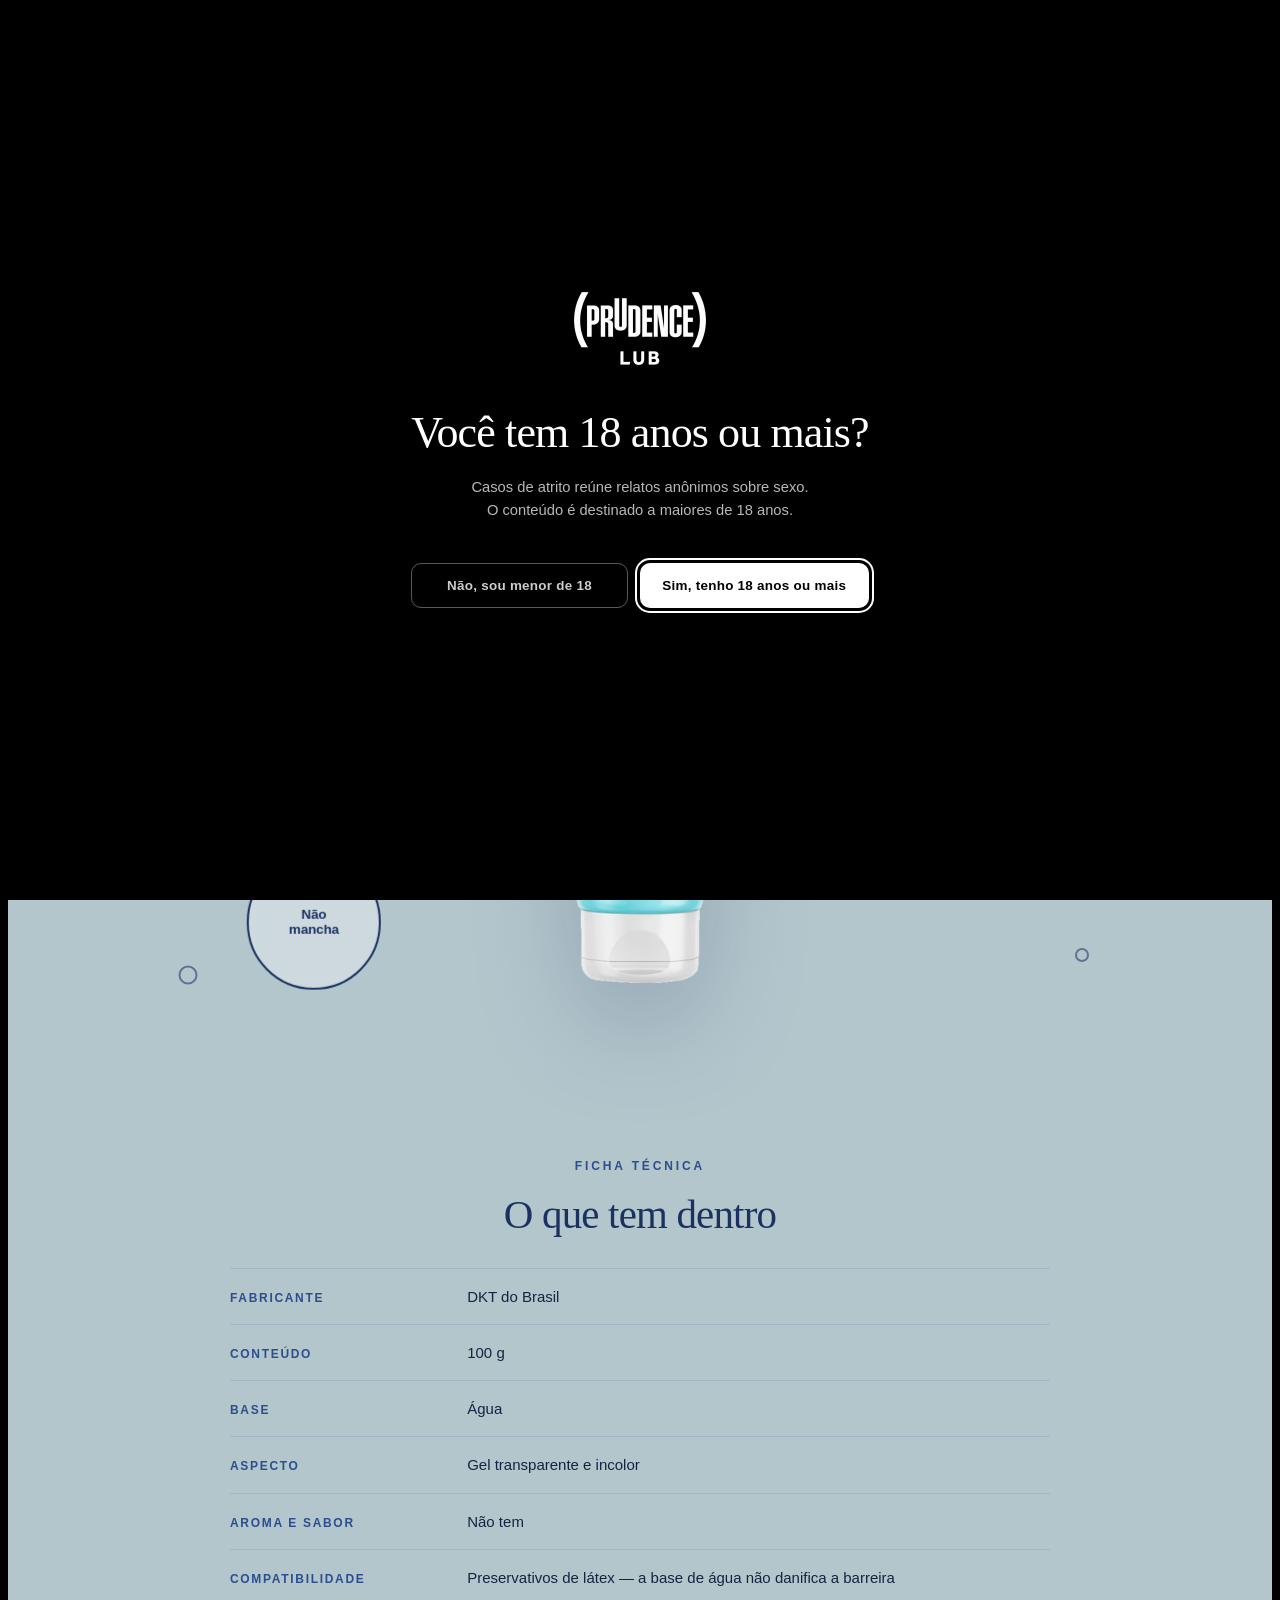
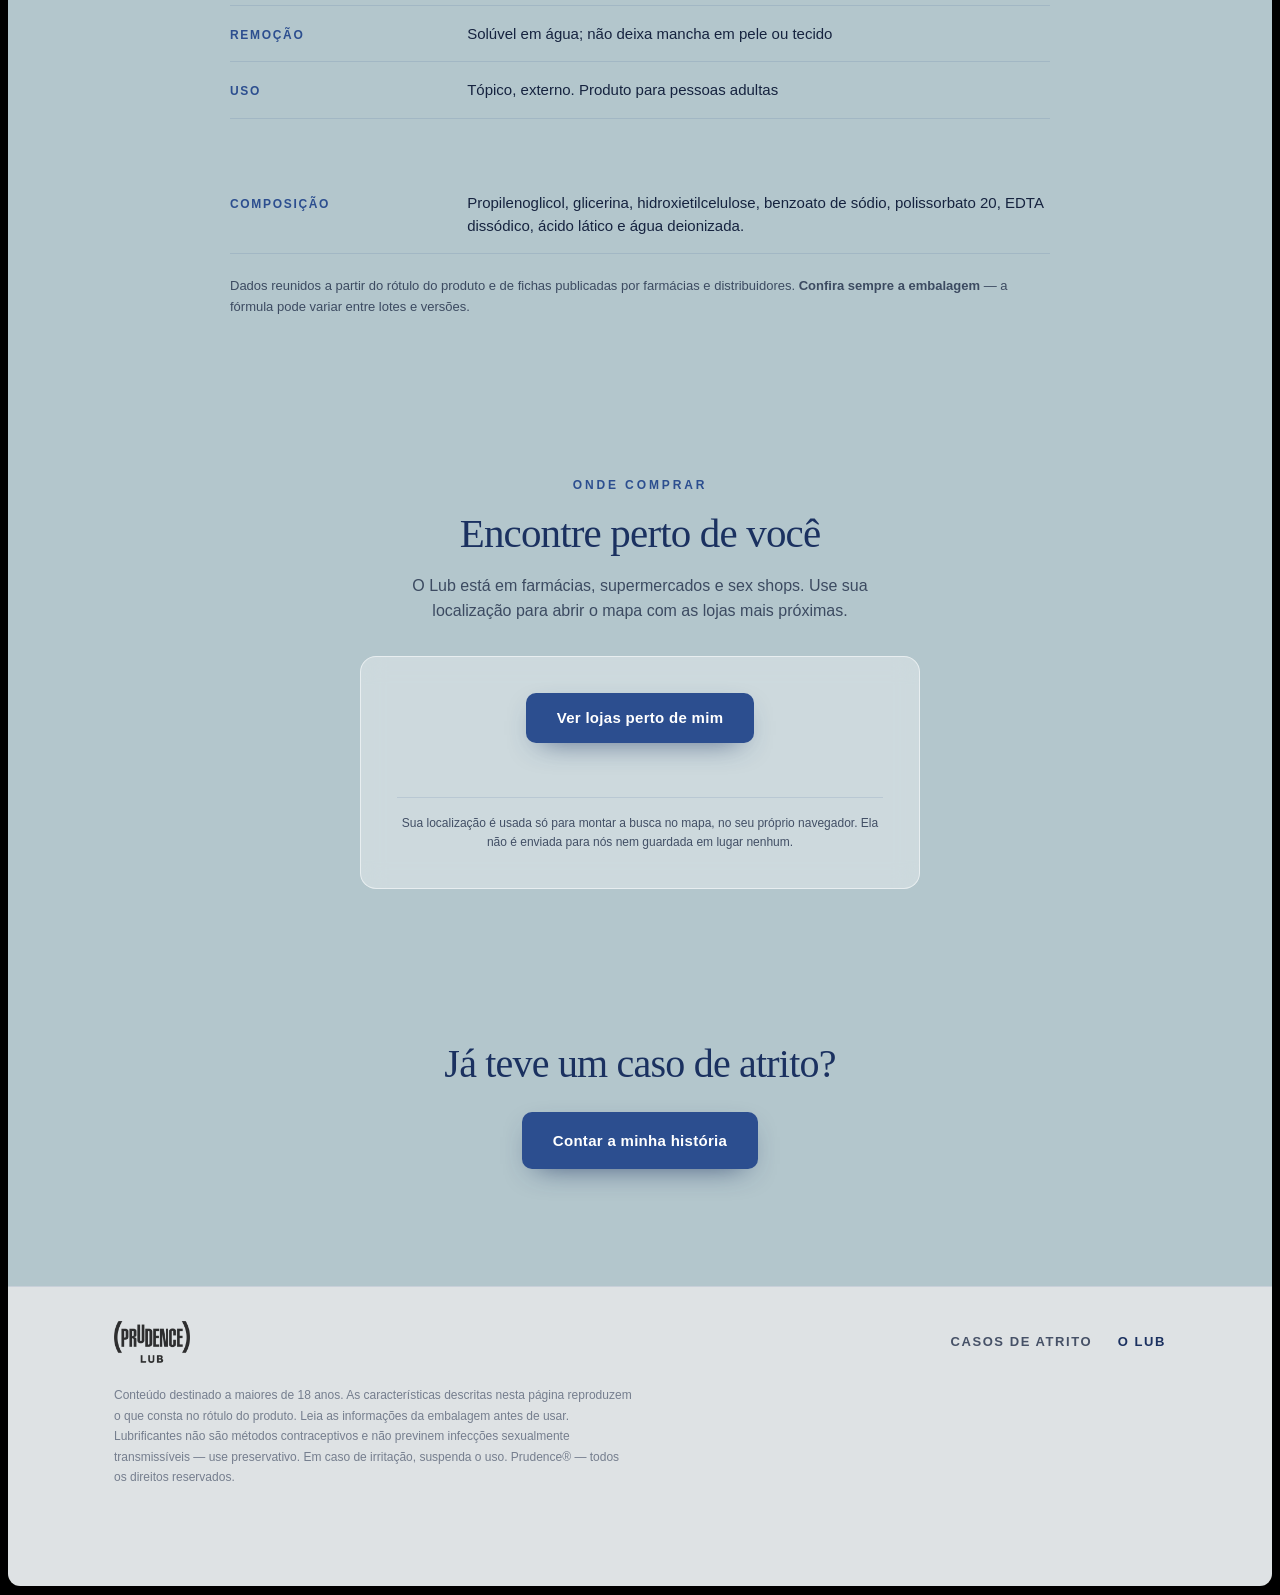
==== lub.html @ b911c9d7 "Preview do site Casos de atrito" ====
<!DOCTYPE html>
<html lang="pt-BR">
<head>
<meta charset="utf-8">
<meta name="viewport" content="width=device-width, initial-scale=1, viewport-fit=cover">
<title>O Lub — Prudence</title>
<meta name="description" content="Prudence Lub: lubrificante íntimo, sem aroma, não pegajoso, não mancha. 100 g.">
<meta name="theme-color" content="#000000">
<meta property="og:type" content="website">
<meta property="og:title" content="O Lub — Prudence">
<meta property="og:description" content="Lubrificante íntimo, sem aroma, não pegajoso, não mancha. 100 g.">
<meta name="robots" content="noindex,nofollow">
<link rel="icon" href="data:image/svg+xml,<svg xmlns='http://www.w3.org/2000/svg' viewBox='0 0 32 32'><circle cx='16' cy='16' r='13' fill='%23c3d7de' stroke='%232c4e8f' stroke-width='2'/></svg>">
<link rel="stylesheet" href="assets/app.css">
<script>
/* roda antes de pintar: quem ja confirmou nao ve o portao piscar */
try{if(localStorage.getItem('casos-de-atrito:idade')==='ok')document.documentElement.classList.add('idade-ok')}catch(e){}
</script>
</head>

<body>

<div class="gate" id="gate" role="dialog" aria-modal="true" aria-labelledby="gateTitle" aria-describedby="gateText">
  <div class="gate__box">
    <span class="gate__mark" role="img" aria-label="Prudence Lub"></span>

    <div class="gate__ask" id="gateAsk">
      <h1 class="gate__title" id="gateTitle">Você tem 18 anos ou mais?</h1>
      <p class="gate__text" id="gateText">Casos de atrito reúne relatos anônimos sobre sexo.
        O conteúdo é destinado a maiores de 18 anos.</p>
      <div class="gate__btns">
        <button class="gate__btn gate__btn--yes" type="button" id="gateYes">Sim, tenho 18 anos ou mais</button>
        <button class="gate__btn gate__btn--no" type="button" id="gateNo">Não, sou menor de 18</button>
      </div>
    </div>

    <div class="gate__deny" id="gateDeny" hidden>
      <h1 class="gate__title">Volte quando fizer 18.</h1>
      <p class="gate__text">Este conteúdo é restrito a maiores de idade. Obrigado pela honestidade.</p>
    </div>
  </div>
</div>

<canvas id="fluid" aria-hidden="true"></canvas>

<div class="page">

  <p class="live" id="live" hidden>
    <span class="live__dot" aria-hidden="true"></span>
    <span id="liveN">32</span> <span class="live__word">anônimos online</span> <span class="live__eyes" aria-hidden="true">👀</span>
  </p>

  <header class="nav" id="nav">
    <nav class="nav__pill" aria-label="Principal">
      <a class="nav__link" href="index.html">Casos de atrito</a>
      <a class="brand" href="index.html" aria-label="Prudence Lub — início">
        <span class="brand__mark" role="img" aria-label="Prudence Lub"></span>
      </a>
      <a class="nav__link" href="lub.html" aria-current="page">O Lub</a>
    </nav>
  </header>

  <main id="top">

    <!-- SOBRE O LUB -->
    <section class="about" id="lub">
      <div class="wrap">
        <div class="about__head r">
          <span class="eyebrow">Sobre o produto</span>
          <h2>Prudence Lub</h2>
          <p>Lubrificante íntimo, 100&nbsp;g. Tudo que está aqui vem escrito no tubo.</p>
        </div>

        <div class="about__stage r">
          <img class="about__tube"
               src="assets/lub-tubo.webp" width="480" height="1401"
               alt="Tubo de Prudence Lub — lubrificante íntimo, sem aroma, 100 g"
               loading="lazy" decoding="async">

          <ul class="bubbles">
            <li class="bubble" style="--x:13%;--y:19%;--d:clamp(96px,10.5vw,152px)">Sem<br>aroma</li>
            <li class="bubble" style="--x:9%;--y:52%;--d:clamp(104px,11.5vw,168px)">Não<br>pegajoso</li>
            <li class="bubble" style="--x:19%;--y:83%;--d:clamp(96px,10.5vw,150px)">Não<br>mancha</li>
            <li class="bubble" style="--x:86%;--y:25%;--d:clamp(110px,12vw,176px)">Lubrificante<br>íntimo</li>
            <li class="bubble" style="--x:84%;--y:63%;--d:clamp(92px,10vw,140px)">100&nbsp;g</li>
          </ul>

          <span class="fizz" style="--x:29%;--y:8%;--d:26px"></span>
          <span class="fizz" style="--x:4%;--y:33%;--d:15px"></span>
          <span class="fizz" style="--x:24%;--y:64%;--d:34px"></span>
          <span class="fizz" style="--x:7%;--y:91%;--d:19px"></span>
          <span class="fizz" style="--x:71%;--y:11%;--d:17px"></span>
          <span class="fizz" style="--x:95%;--y:41%;--d:29px"></span>
          <span class="fizz" style="--x:70%;--y:78%;--d:22px"></span>
          <span class="fizz" style="--x:92%;--y:88%;--d:14px"></span>
        </div>
      </div>
    </section>


    <!-- FICHA TECNICA -->
    <section class="specs" id="ficha">
      <div class="wrap">
        <div class="col__head r" style="text-align:center">
          <span class="eyebrow">Ficha técnica</span>
          <h2>O que tem dentro</h2>
        </div>

        <dl class="spec">
          <div class="spec__row r"><dt>Fabricante</dt><dd>DKT do Brasil</dd></div>
          <div class="spec__row r"><dt>Conteúdo</dt><dd>100&nbsp;g</dd></div>
          <div class="spec__row r"><dt>Base</dt><dd>Água</dd></div>
          <div class="spec__row r"><dt>Aspecto</dt><dd>Gel transparente e incolor</dd></div>
          <div class="spec__row r"><dt>Aroma e sabor</dt><dd>Não tem</dd></div>
          <div class="spec__row r"><dt>Compatibilidade</dt><dd>Preservativos de látex — a base de água não danifica a barreira</dd></div>
          <div class="spec__row r"><dt>Remoção</dt><dd>Solúvel em água; não deixa mancha em pele ou tecido</dd></div>
          <div class="spec__row r"><dt>Uso</dt><dd>Tópico, externo. Produto para pessoas adultas</dd></div>
          <div class="spec__row r"><dt>Conservação</dt><dd>Entre 15&nbsp;°C e 30&nbsp;°C, longe de luz e umidade, fora do alcance de crianças</dd></div>
          <div class="spec__row spec__row--wide r">
            <dt>Composição</dt>
            <dd>Propilenoglicol, glicerina, hidroxietilcelulose, benzoato de sódio,
              polissorbato&nbsp;20, EDTA dissódico, ácido lático e água deionizada.</dd>
          </div>
        </dl>

        <p class="spec__nota r">
          Dados reunidos a partir do rótulo do produto e de fichas publicadas por
          farmácias e distribuidores. <strong>Confira sempre a embalagem</strong> — a
          fórmula pode variar entre lotes e versões.
        </p>
      </div>
    </section>

    <!-- ONDE COMPRAR -->
    <section class="lojas" id="onde-comprar">
      <div class="wrap">
        <div class="col__head r" style="text-align:center">
          <span class="eyebrow">Onde comprar</span>
          <h2>Encontre perto de você</h2>
          <p>O Lub está em farmácias, supermercados e sex shops. Use sua localização
            para abrir o mapa com as lojas mais próximas.</p>
        </div>

        <div class="lojas__box r">
          <button class="btn btn--inline" type="button" id="acharLojas">
            <span>Ver lojas perto de mim</span>
          </button>
          <p class="lojas__status" id="lojasStatus" role="status" aria-live="polite"></p>
          <p class="lojas__privacidade">
            Sua localização é usada só para montar a busca no mapa, no seu próprio
            navegador. Ela não é enviada para nós nem guardada em lugar nenhum.
          </p>
        </div>
      </div>
    </section>

    <section class="lub-cta">
      <div class="wrap">
        <p class="r">Já teve um caso de atrito?</p>
        <a class="btn btn--inline r" href="index.html#contar"><span>Contar a minha história</span></a>
      </div>
    </section>

  </main>

  <a class="tab" href="index.html#contar">
    <svg class="tab__shape" viewBox="0 0 480 44" aria-hidden="true">
      <!-- colina de ombros concavos: os pontos de controle ficam a meio
           caminho do ombro, entao a curva sai horizontal da moldura e
           chega horizontal no plato — sem quina -->
      <path d="M0 44C60 44 60 0 120 0L360 0C420 0 420 44 480 44Z"/>
    </svg>
    <span class="tab__label">Quero contar minha história</span>
  </a>

  <footer>
    <div class="wrap">
      <div class="foot">
        <a class="brand" href="index.html" aria-label="Prudence Lub — início">
          <span class="brand__mark" role="img" aria-label="Prudence Lub"></span>
        </a>
        <nav class="foot__links" aria-label="Rodapé">
          <a href="index.html">Casos de atrito</a>
          <a href="lub.html" aria-current="page">O Lub</a>
        </nav>
      </div>
      <p class="legal">
        Conteúdo destinado a maiores de 18 anos. As características descritas nesta página
        reproduzem o que consta no rótulo do produto. Leia as informações da embalagem antes
        de usar. Lubrificantes não são métodos contraceptivos e não previnem infecções
        sexualmente transmissíveis — use preservativo. Em caso de irritação, suspenda o uso.
        Prudence® — todos os direitos reservados.
      </p>
    </div>
  </footer>

</div>

<script src="assets/common.js"></script>
<script>
/* =============================================================
   Onde comprar

   Nao existe base de lojas nem chave de mapa, e a pagina nao faz
   request externo. Entao o localizador NAO inventa endereco: ele usa
   a geolocalizacao do navegador (so no clique) pra montar uma busca
   no mapa e abre numa aba nova. A coordenada nao sai do navegador a
   nao ser dentro dessa URL que a propria pessoa abre.

   Quando o cliente tiver a lista oficial de pontos de venda, preencha
   LOJAS_ENDPOINT (GET ?lat=&lng= -> [{nome, endereco, distancia}]) e
   troque o comportamento por uma lista de verdade.
   ============================================================= */
(() => {
  const LOJAS_ENDPOINT = '';   // GET ?lat=&lng= -> [{ nome, endereco, distancia }]
  const BUSCA = 'Prudence Lub lubrificante';

  const btn = document.getElementById('acharLojas');
  const status = document.getElementById('lojasStatus');
  if (!btn || !status) return;

  const diz = (msg, erro) => {
    status.textContent = msg;
    if (erro) status.setAttribute('data-erro', ''); else status.removeAttribute('data-erro');
  };

  const abrir = (url) => window.open(url, '_blank', 'noopener');

  const semLocal = () => {
    diz('Não deu pra pegar sua localização. Abrimos a busca geral — o mapa vai usar a localização do seu aparelho.');
    abrir(`https://www.google.com/maps/search/${encodeURIComponent(BUSCA + ' perto de mim')}`);
  };

  btn.addEventListener('click', () => {
    if (!navigator.geolocation) { semLocal(); return; }

    diz('Procurando lojas perto de você…');
    navigator.geolocation.getCurrentPosition(
      ({ coords }) => {
        const { latitude: lat, longitude: lng } = coords;
        diz('Abrindo o mapa com as lojas mais próximas.');
        abrir(`https://www.google.com/maps/search/${encodeURIComponent(BUSCA)}/@${lat},${lng},14z`);
      },
      () => semLocal(),
      { enableHighAccuracy: false, timeout: 8000, maximumAge: 300000 }
    );
  });
})();
</script>

</body>
</html>
---- assets/app.css ----
:root{
    /* paleta da campanha */
    --ice:#f1f6f8;        /* quase-branco azulado */
    --ice-2:#e6eef2;
    --mist:#c3d7de;       /* azul-claro acinzentado */
    /* superficie das secoes depois do hero: a agua para de aparecer
       direto atras do conteudo e vira so o fundo do hero */
    --panel:rgba(195,215,222,.92);
    /* alpha 0 da MESMA cor: 'transparent' interpola por preto e suja o meio do gradiente */
    --panel-0:rgba(195,215,222,0);
    --fade:clamp(110px,17vh,220px);
    --mist-deep:#a6c2cd;
    --navy:#2c4e8f;       /* contorno / acento */
    --navy-deep:#1b3160;
    --ink:#16233f;        /* texto */

    --muted:rgba(22,35,63,.76);
    --line:rgba(44,78,143,.22);
    --line-soft:rgba(44,78,143,.12);

    /* letra clássica */
    --serif:"Iowan Old Style","Palatino Linotype",Palatino,"Book Antiqua","Times New Roman",Georgia,serif;
    --sans:"Helvetica Neue",Helvetica,Arial,system-ui,sans-serif;

    --maxw:1180px;
    --pad:clamp(20px,5vw,64px);

    /* moldura clara: o conteudo e um cartao recuado, de cantos
       arredondados, e a moldura e o fundo do body aparecendo em volta */
    --frame:clamp(8px,0.66vw,12px);
    --frame-r:clamp(10px,0.95vw,15px);
    --frame-c:#000;
  }

  *,*::before,*::after{box-sizing:border-box}
  html{-webkit-text-size-adjust:100%;scroll-behavior:smooth}
  @media (prefers-reduced-motion:reduce){html{scroll-behavior:auto}}

  body{
    margin:0;
    padding:var(--frame);
    background:var(--frame-c);
    color:var(--ink);
    font-family:var(--sans);
    font-size:clamp(16px,1.05vw,18px);
    line-height:1.6;
    -webkit-font-smoothing:antialiased;
    overflow-x:hidden;
  }

  /* ---------- lâmina d'água ---------- */
  /* canvas e elemento substituido: com width:auto ele assume o tamanho
     do buffer em vez de esticar no inset, por isso as medidas explicitas */
  #fluid{
    position:fixed;
    top:var(--frame);left:var(--frame);
    width:calc(100% - var(--frame)*2);
    height:calc(100% - var(--frame)*2);
    display:block;z-index:0;pointer-events:none;
    border-radius:var(--frame-r);
  }
  .no-fluid #fluid{display:none}
  .no-fluid body::before{
    content:"";
    position:fixed;inset:var(--frame);z-index:0;pointer-events:none;
    border-radius:var(--frame-r);
    background:
      radial-gradient(62vw 62vw at 20% 16%, var(--mist), transparent 64%),
      radial-gradient(54vw 54vw at 84% 32%, rgba(44,78,143,.14), transparent 62%),
      radial-gradient(70vw 70vw at 52% 98%, var(--mist-deep), transparent 66%),
      var(--ice);
  }

  .page{position:relative;z-index:1}
  .wrap{width:100%;max-width:var(--maxw);margin-inline:auto;padding-inline:var(--pad)}

  /* ---------- tipografia ---------- */
  h1,h2,h3{margin:0;color:var(--navy-deep)}
  p{margin:0}
  .muted{color:var(--muted)}

  .eyebrow{
    font-family:var(--sans);
    font-size:12px;letter-spacing:.24em;text-transform:uppercase;
    color:var(--navy);font-weight:700;
  }

  /* ---------- nav ----------
     Pill flutuante centralizado: link, marca, link. A barra em si nao
     pinta nada e nao captura clique — so o pill. Sticky, entao reserva
     a propria altura e nada passa por baixo. */
  .nav{
    position:sticky;
    top:calc(var(--frame) + 12px);
    z-index:40;
    display:flex;justify-content:center;
    padding-inline:var(--pad);
    pointer-events:none;
    margin-bottom:-6px;
  }
  /* em repouso o menu recua; volta inteiro no hover ou no foco por teclado.
     So em aparelho com hover: no toque nao existe hover, e o menu ficaria
     apagado pra sempre sem jeito de restaurar. */
  @media (hover:hover) and (pointer:fine){
    .nav__pill{
      opacity:.55;
      transition:opacity .35s cubic-bezier(.2,.8,.2,1);
    }
    .nav__pill:hover,
    .nav__pill:focus-within{opacity:1}
  }
  @media (prefers-reduced-motion:reduce){
    .nav__pill{transition:none}
  }

  .nav__pill{
    pointer-events:auto;
    display:flex;align-items:center;
    gap:clamp(14px,2.2vw,38px);
    max-width:100%;
    background:#000;
    border-radius:999px;
    padding:8px clamp(16px,1.8vw,26px);
    box-shadow:0 14px 34px -20px rgba(0,0,0,.75);
  }
  .nav__link{
    color:rgba(255,255,255,.72);text-decoration:none;white-space:nowrap;
    font-size:clamp(10px,0.85vw,12px);font-weight:700;
    letter-spacing:.14em;text-transform:uppercase;
    transition:color .2s;
  }
  .nav__link:hover{color:#fff}
  .nav__link[aria-current="page"]{
    color:#fff;
    text-decoration:underline;text-underline-offset:6px;text-decoration-thickness:1.5px;
  }
  .nav__link:focus-visible{outline:2px solid #fff;outline-offset:4px;border-radius:4px}

  .brand{display:inline-flex;text-decoration:none;line-height:0;flex:none}
  .brand__mark{
    display:block;
    height:clamp(30px,2.6vw,38px);
    aspect-ratio:1.808;                 /* proporcao do lockup recortado */
    /* caminho relativo a ESTE arquivo, nao ao html */
    background:url("prudence-lub.png") center/contain no-repeat;
    transition:transform .3s cubic-bezier(.2,.8,.2,1);
  }
  .brand:hover .brand__mark{transform:scale(1.06)}
  .brand:focus-visible{outline:2px solid #fff;outline-offset:5px;border-radius:999px}

  /* a arte e branca; no rodape claro ela e invertida pra virar escura */
  .foot .brand__mark{height:42px;filter:invert(1);opacity:.8}
  footer .brand:focus-visible{outline-color:var(--navy)}

  /* ---------- hero ---------- */
  .hero{
    min-height:calc(100svh - var(--frame)*2);
    display:flex;flex-direction:column;align-items:center;justify-content:center;
    text-align:center;
    padding-block:clamp(60px,10vh,120px);
  }
  .hero h1{margin:0;line-height:0}
  .hero__art{
    display:block;
    width:min(88vw, 940px);
    height:auto;
    margin-inline:auto;
  }
  .hero .scroll{
    margin-top:clamp(46px,9vh,90px);
    width:38px;height:38px;border-radius:50%;
    border:1px solid var(--line);
    display:grid;place-items:center;color:var(--navy);
    animation:bob 2.6s ease-in-out infinite;
  }
  @keyframes bob{0%,100%{transform:translateY(0)}50%{transform:translateY(6px)}}
  @media (prefers-reduced-motion:reduce){.hero .scroll{animation:none}}


  /* ---------- sobre o Lub ---------- */
  .about{
    background:linear-gradient(to bottom, var(--panel-0) 0, var(--panel) var(--fade));
    padding-block:calc(var(--fade) * 0.7) clamp(20px,4vh,50px);
    scroll-margin-top:calc(96px + var(--frame));
  }
  .about__head{text-align:center;margin-bottom:clamp(24px,4vh,40px)}
  .about__head h2{
    font-family:var(--serif);font-weight:400;
    font-size:clamp(32px,5vw,64px);line-height:1.06;letter-spacing:-.02em;margin-top:14px;
  }
  .about__head p{margin:18px auto 0;max-width:44ch;color:var(--muted);font-size:clamp(15px,1.2vw,17px)}

  .about__stage{
    display:flex;flex-direction:column;align-items:center;gap:34px;
  }
  .about__tube{
    display:block;height:auto;
    width:clamp(150px,26vw,225px);
    filter:drop-shadow(0 40px 50px rgba(27,49,96,.22));
  }

  /* bolhas: no mobile viram uma fileira que quebra sozinha */
  .bubbles{
    list-style:none;margin:0;padding:0;
    display:flex;flex-wrap:wrap;justify-content:center;gap:12px;
  }
  .bubble{
    display:grid;place-items:center;text-align:center;
    width:var(--d);height:var(--d);
    border:2px solid var(--navy-deep);
    border-radius:50%;
    padding:6px;
    font-size:clamp(12px,1.05vw,15px);
    font-weight:700;line-height:1.15;letter-spacing:-.01em;
    color:var(--navy-deep);
    background:rgba(255,255,255,.34);
    -webkit-backdrop-filter:blur(6px);
    backdrop-filter:blur(6px);
  }
  .fizz{display:none}

  /* a partir de 900px as bolhas flutuam em volta do tubo */
  @media (min-width:900px){
    /* o palco precisa ser mais alto que o tubo (proporcao 1:2.92),
       senao ele transborda pras secoes vizinhas */
    .about__stage{display:block;position:relative;min-height:clamp(660px,74vh,780px)}
    .about__tube{
      position:absolute;left:50%;top:50%;transform:translate(-50%,-50%);
      width:clamp(165px,15vw,215px);
    }
    .bubbles{display:block}
    .bubble{
      position:absolute;
      left:var(--x);top:var(--y);
      transform:translate(-50%,-50%);
      transition:transform .4s cubic-bezier(.2,.8,.2,1);
    }
    .bubble:hover{transform:translate(-50%,-50%) scale(1.06)}
    /* bolhinhas decorativas, so na versao flutuante */
    .fizz{
      display:block;position:absolute;
      left:var(--x);top:var(--y);
      width:var(--d);height:var(--d);
      transform:translate(-50%,-50%);
      border:2px solid var(--navy-deep);border-radius:50%;
      opacity:.55;pointer-events:none;
    }
  }

  /* ---------- split: escrever | ler ---------- */
  .split{
    /* a agua do hero se dissolve na superficie azul em vez de cortar seco.
       O ultimo stop de um linear-gradient se estende ate o fim, entao o
       resto da secao fica com --panel chapado. */
    background:linear-gradient(to bottom, var(--panel-0) 0, var(--panel) var(--fade));
    padding-block:calc(var(--fade) * 0.62) clamp(90px,14vh,150px);
    scroll-margin-top:calc(96px + var(--frame));
  }
  .split .wrap{max-width:1420px}
  /* empilhado: formulario centralizado e, abaixo, o feed em toda a largura */
  .split__in{display:block}
  .col--form{max-width:760px;margin-inline:auto}
  .col--feed{margin-top:clamp(80px,12vh,140px);scroll-margin-top:calc(96px + var(--frame))}

  .col__head{margin-bottom:clamp(26px,3.5vh,38px);text-align:center}
  .col__head p{margin-inline:auto}
  .col__head h2{
    font-family:var(--serif);
    font-weight:400;
    font-size:clamp(28px,3.2vw,42px);
    line-height:1.08;
    letter-spacing:-.02em;
    margin-top:14px;
    text-wrap:balance;
  }
  .col__head p{
    margin-top:18px;
    max-width:52ch;
    font-size:clamp(15px,1.25vw,18px);
    color:var(--muted);
    text-wrap:pretty;
  }

  /* ---------- painel de vidro ----------
     Receita do GlassCard de referência: preenchimento chapado a 30%,
     borda fina de mesma cor/alpha, raio 16px e blur médio. Sem
     gradiente, sem brilho especular, sem inset — vidro limpo. */
  /* a janela e recortada por um caminho ondulado gerado em JS; o
     contorno vem de um svg irmao, pra o traco nao ser cortado pelo
     proprio clip-path */
  .panel-wrap{position:relative;max-width:760px;margin-inline:auto}
  .panel__edge{
    position:absolute;inset:0;width:100%;height:100%;
    pointer-events:none;z-index:2;overflow:visible;
  }
  .panel__edge path{
    fill:none;
    stroke:rgba(255,255,255,.85);
    stroke-width:1.5;
    vector-effect:non-scaling-stroke;
  }
  .panel{
    position:relative;
    padding:clamp(30px,3.8vw,40px) clamp(28px,3.4vw,36px);
    background:rgba(255,255,255,.30);
    -webkit-backdrop-filter:blur(12px);
    backdrop-filter:blur(12px);
    box-shadow:0 24px 60px -46px rgba(27,49,96,.5);
  }
  /* sem clip-path:path() o painel volta a ser um retangulo arredondado */
  @supports not (clip-path: path("M0 0L1 1Z")){
    .panel{border-radius:16px;border:1px solid rgba(255,255,255,.55)}
    .panel__edge{display:none}
  }

  /* sem backdrop-filter (Firefox antigo), cai pra fosco opaco */
  @supports not ((backdrop-filter:blur(1px)) or (-webkit-backdrop-filter:blur(1px))){
    .panel{background:rgba(255,255,255,.86)}
  }

  /* aviso de anonimato */
  .anon{
    display:flex;gap:14px;align-items:flex-start;
    padding:16px 18px;
    border:1px solid rgba(255,255,255,.5);
    border-radius:12px;
    background:rgba(195,215,222,.3);
    margin-bottom:24px;
  }
  .anon svg{width:20px;height:20px;flex:none;color:var(--navy-deep);margin-top:2px}
  .anon p{font-size:14px;line-height:1.55;color:var(--ink)}
  .anon strong{color:var(--navy-deep)}

  /* campos */
  .field{margin-bottom:22px}
  .field > label,.legend{
    display:block;
    font-size:13px;font-weight:700;letter-spacing:.02em;
    color:var(--navy-deep);margin-bottom:8px;
  }
  .hint{font-weight:400;color:var(--muted);letter-spacing:0}

  /* campos seguem a mesma língua do card: chapado, borda fina, raio menor */
  textarea,select,input[type="number"]{
    width:100%;
    font-family:inherit;font-size:16px;color:var(--ink);
    background:rgba(255,255,255,.42);
    border:1px solid rgba(255,255,255,.55);
    border-radius:10px;
    padding:13px 15px;
    transition:border-color .2s, box-shadow .2s, background .2s;
  }
  textarea{min-height:190px;resize:vertical;line-height:1.6}
  textarea::placeholder,input::placeholder{color:rgba(22,35,63,.66)}
  textarea:focus,select:focus,input[type="number"]:focus{
    outline:none;
    border-color:var(--navy);
    background:rgba(255,255,255,.78);
    box-shadow:0 0 0 3px rgba(44,78,143,.16);
  }
  input[type="number"]{appearance:textfield;-moz-appearance:textfield}
  input[type="number"]::-webkit-outer-spin-button,
  input[type="number"]::-webkit-inner-spin-button{-webkit-appearance:none;margin:0}
  input[type="number"].is-bad{border-color:#8c2230;box-shadow:0 0 0 3px rgba(140,34,48,.14)}

  select{
    appearance:none;
    font-size:15px;
    padding-right:40px;
    background-image:url("data:image/svg+xml,%3Csvg xmlns='http://www.w3.org/2000/svg' viewBox='0 0 24 24' fill='none' stroke='%232c4e8f' stroke-width='2' stroke-linecap='round' stroke-linejoin='round'%3E%3Cpath d='m6 9 6 6 6-6'/%3E%3C/svg%3E");
    background-repeat:no-repeat;
    background-position:right 15px center;
    background-size:17px;
    cursor:pointer;
  }

  .counter{
    font-size:12px;color:var(--muted);
    font-variant-numeric:tabular-nums;
  }
  .field--story{position:relative}
  .field__foot{
    display:flex;align-items:center;justify-content:space-between;gap:12px;
    margin-top:8px;
  }
  .tools{display:flex;align-items:center;gap:6px}
  .tools__sep{width:1px;height:18px;background:var(--line);margin-inline:2px}
  .tool{
    display:grid;place-items:center;
    width:34px;height:34px;padding:0;
    border-radius:9px;
    border:1px solid rgba(255,255,255,.55);
    background:rgba(255,255,255,.42);
    color:var(--navy-deep);
    font-family:var(--serif);font-size:17px;line-height:1;cursor:pointer;
    transition:background .2s,border-color .2s,transform .18s;
  }
  .tool--b{font-weight:700}
  .tool--i{font-style:italic;font-weight:600}
  .tool:hover{background:rgba(255,255,255,.85);border-color:var(--navy)}
  .tool[aria-expanded="true"]{background:var(--mist);border-color:var(--navy)}
  .tool:active{transform:scale(.94)}
  .tool:focus-visible{outline:2px solid var(--navy);outline-offset:2px}

  /* [hidden] do navegador perde pro display de autor, entao a guarda e
     obrigatoria — sem ela o painel nunca fecha */
  .emoji-panel[hidden]{display:none}
  .emoji-panel{
    position:absolute;z-index:20;
    left:0;right:0;
    margin-top:8px;
    display:grid;
    grid-template-columns:repeat(auto-fill,minmax(38px,1fr));
    gap:4px;
    max-height:212px;overflow-y:auto;
    padding:10px;
    border-radius:12px;
    border:1px solid rgba(255,255,255,.6);
    /* opaco de verdade: e um popover, nao um vidro — com .86 os campos
       de tras vazavam por baixo dos emojis */
    background:#f4f8fa;
    box-shadow:0 20px 44px -28px rgba(27,49,96,.6);
  }
  .emoji-panel button{
    aspect-ratio:1;
    border:0;background:none;border-radius:8px;
    font-size:19px;line-height:1;cursor:pointer;
    transition:background .15s,transform .15s;
  }
  .emoji-panel button:hover{background:var(--mist);transform:scale(1.14)}
  .emoji-panel button:focus-visible{outline:2px solid var(--navy);outline-offset:-2px}
  @media (prefers-reduced-motion:reduce){
    .emoji-btn,.emoji-panel button{transition:none}
  }
  .counter.is-near{color:var(--navy)}

  fieldset{border:0;margin:0 0 22px;padding:0}
  /* auto-fit: na coluna estreita do split os 3 campos quebram sozinhos
     em vez de espremer e cortar o texto do select */
  .grid3{display:grid;gap:14px;grid-template-columns:repeat(auto-fit,minmax(196px,1fr))}
  .grid3 label{
    display:block;font-size:12px;color:var(--muted);
    margin-bottom:6px;letter-spacing:.02em;
  }

  /* honeypot — invisível pra gente, irresistível pra bot */
  .hp{position:absolute;left:-9999px;width:1px;height:1px;overflow:hidden}

  /* ondulação no hover — anéis saindo do cursor, dentro do botão */
  .btn{position:relative;overflow:hidden;isolation:isolate}
  /* :not(.ripple) e obrigatorio — sem ele esta regra (0,1,1) vence a do
     .ripple (0,1,0), os aneis viram itens flex e incham o botao */
  .btn > span:not(.ripple){position:relative;z-index:1}
  .btn > .ripple{
    position:absolute;
    border-radius:50%;
    border:2px solid rgba(255,255,255,.6);
    transform:translate(-50%,-50%) scale(0);
    pointer-events:none;
    will-change:transform,opacity;
    animation:ripple-out 850ms cubic-bezier(.2,.7,.3,1) forwards;
  }
  @keyframes ripple-out{
    0%{transform:translate(-50%,-50%) scale(0);opacity:.9}
    100%{transform:translate(-50%,-50%) scale(1);opacity:0}
  }
  @media (prefers-reduced-motion:reduce){.ripple{display:none}}

  .btn{
    display:inline-flex;align-items:center;justify-content:center;gap:.6em;
    width:100%;
    padding:1.05em 2em;
    border:1px solid transparent;border-radius:10px;
    background:var(--navy);color:#fff;
    font-family:inherit;font-weight:700;font-size:15px;letter-spacing:.02em;
    cursor:pointer;
    transition:transform .25s cubic-bezier(.2,.8,.2,1), background .25s, box-shadow .25s;
    box-shadow:0 10px 30px -14px rgba(27,49,96,.85);
  }
  .btn:hover:not(:disabled){transform:translateY(-2px);background:var(--navy-deep)}
  .btn:active:not(:disabled){transform:translateY(0)}
  .btn:disabled{opacity:.55;cursor:not-allowed}
  :where(a,button,select,textarea):focus-visible{outline:2px solid var(--navy);outline-offset:3px}

  .err{
    display:none;margin-top:14px;font-size:14px;color:#8c2230;
    background:rgba(140,34,48,.08);border:1px solid rgba(140,34,48,.25);
    border-radius:12px;padding:12px 14px;
  }
  .err.is-on{display:block}

  /* confirmação */
  .done{display:none;text-align:center;padding:clamp(20px,5vw,50px) 0}
  .done.is-on{display:block}
  .done h3{
    font-family:var(--serif);font-weight:400;
    font-size:clamp(26px,3.6vw,40px);line-height:1.1;letter-spacing:-.02em;
  }
  .done p{margin-top:16px;color:var(--muted)}
  .done .mark{
    width:56px;height:56px;margin:0 auto 22px;border-radius:50%;
    display:grid;place-items:center;
    background:var(--mist);border:1px solid var(--navy);color:var(--navy-deep);
  }
  .done .mark svg{width:26px;height:26px}

  /* ---------- feed ---------- */
  .feed__count{margin-top:14px;font-size:14px;color:var(--muted)}

  /* masonry por multi-coluna: cards de alturas diferentes se encaixam
     sem buraco, que e o efeito do grid de depoimentos da referencia */
  .feed__grid{columns:1;column-gap:18px}
  @media (min-width:720px){.feed__grid{columns:2}}
  @media (min-width:1120px){.feed__grid{columns:3}}

  .story{
    break-inside:avoid;
    margin-bottom:18px;
    border-radius:16px;
    padding:22px 22px 20px;
    background:rgba(255,255,255,.30);
    -webkit-backdrop-filter:blur(12px);
    backdrop-filter:blur(12px);
    border:1px solid rgba(255,255,255,.55);
  }
  @supports not ((backdrop-filter:blur(1px)) or (-webkit-backdrop-filter:blur(1px))){
    .story{background:rgba(255,255,255,.86)}
  }

  .story__text strong{font-weight:700}
  .story__text em{font-style:italic}
  .story__text{
    white-space:pre-wrap;overflow-wrap:anywhere;
    font-size:16px;line-height:1.62;color:var(--ink);
  }
  .story__text.is-clamped{
    display:-webkit-box;-webkit-line-clamp:8;-webkit-box-orient:vertical;overflow:hidden;
  }
  .story__more{
    margin-top:10px;padding:0;border:0;background:none;
    font-family:inherit;font-size:13px;font-weight:700;color:var(--navy);
    cursor:pointer;text-decoration:underline;text-underline-offset:3px;
  }
  .story__foot{
    display:flex;align-items:center;justify-content:space-between;gap:14px;
    margin-top:16px;padding-top:14px;
    border-top:1px solid var(--line-soft);
  }
  .story__meta{
    font-size:12px;letter-spacing:.08em;text-transform:uppercase;
    color:var(--muted);
  }

  /* voto — gota */
  .vote{
    display:inline-flex;align-items:center;gap:8px;flex:none;
    padding:7px 14px 7px 11px;
    border-radius:999px;
    border:1px solid var(--line);
    background:rgba(255,255,255,.5);
    font-family:inherit;font-size:14px;font-weight:700;color:var(--navy-deep);
    cursor:pointer;
    transition:background .2s, border-color .2s, transform .18s cubic-bezier(.2,.8,.2,1);
  }
  .vote:hover{background:rgba(255,255,255,.85);border-color:var(--navy)}
  .vote:active{transform:scale(.94)}
  .vote__drop{font-size:16px;line-height:1;filter:grayscale(1) opacity(.55);transition:filter .2s, transform .3s cubic-bezier(.2,.8,.2,1)}
  .vote__n{font-variant-numeric:tabular-nums;min-width:1ch;text-align:left}

  .vote.is-on{background:var(--mist);border-color:var(--navy)}
  .vote.is-on .vote__drop{filter:none;transform:scale(1.14)}
  /* respingo ao votar */
  .vote.is-pop .vote__drop{animation:drop-pop .5s cubic-bezier(.2,.8,.2,1)}
  @keyframes drop-pop{
    0%{transform:scale(1)}
    40%{transform:scale(1.5) translateY(-3px)}
    100%{transform:scale(1.14)}
  }
  @media (prefers-reduced-motion:reduce){
    .vote.is-pop .vote__drop{animation:none}
  }

  .feed__empty{
    text-align:center;max-width:46ch;margin-inline:auto;
    color:var(--muted);font-size:16px;
    padding:clamp(28px,5vw,48px) 24px;
    border:1px dashed var(--line);border-radius:16px;
    background:rgba(255,255,255,.22);
  }
  .feed__more{
    display:block;margin:26px auto 0;
    padding:.85em 1.9em;border-radius:10px;
    background:rgba(255,255,255,.42);border:1px solid rgba(255,255,255,.6);
    font-family:inherit;font-size:14px;font-weight:700;color:var(--navy-deep);
    cursor:pointer;transition:background .2s;
  }
  .feed__more:hover{background:rgba(255,255,255,.7)}
  .feed__more[hidden]{display:none}

  .done .again{
    margin-top:22px;padding:0;border:0;background:none;
    font-family:inherit;font-size:14px;font-weight:700;color:var(--navy);
    cursor:pointer;text-decoration:underline;text-underline-offset:3px;
  }

  /* footer */
  footer{
    border-top:1px solid var(--line-soft);
    background:rgba(241,246,248,.92);
    border-radius:0 0 var(--frame-r) var(--frame-r);
  }
  .foot{
    display:flex;flex-wrap:wrap;gap:20px;align-items:center;justify-content:space-between;
    padding-block:34px 22px;
  }
  .foot__links{display:flex;flex-wrap:wrap;gap:clamp(16px,2vw,26px)}
  .foot a{
    color:var(--muted);text-decoration:none;
    font-size:13px;font-weight:700;letter-spacing:.12em;text-transform:uppercase;
    transition:color .2s;
  }
  .foot a:hover{color:var(--navy-deep)}
  .foot a[aria-current="page"]{color:var(--navy-deep)}
  .legal{
    /* espaco pra aba fixa nao cobrir o texto legal */
    padding-bottom:clamp(86px,11vh,116px);font-size:12px;line-height:1.7;
    color:rgba(22,35,63,.52);max-width:78ch;
  }

  /* reveal */
  .r{opacity:0;transform:translateY(26px);transition:opacity .9s cubic-bezier(.2,.8,.2,1),transform .9s cubic-bezier(.2,.8,.2,1)}
  .r.in{opacity:1;transform:none}
  @media (prefers-reduced-motion:reduce){.r{opacity:1;transform:none;transition:none}}

  /* ---------- cta no fim da pagina do Lub ---------- */
  .lub-cta{
    background:var(--panel);
    padding-block:clamp(50px,9vh,90px) clamp(80px,13vh,140px);
    text-align:center;
  }
  .lub-cta p{
    font-family:var(--serif);font-weight:400;
    font-size:clamp(24px,3.2vw,40px);line-height:1.1;letter-spacing:-.02em;
    color:var(--navy-deep);margin-bottom:26px;
  }
  .btn--inline{width:auto;display:inline-flex;text-decoration:none}

  /* ---------- aba fixa: sai da moldura de baixo ---------- */
  .tab{
    position:fixed;
    bottom:0;left:50%;
    transform:translateX(-50%);
    z-index:50;
    width:clamp(340px,46vw,480px);
    max-width:calc(100% - var(--frame)*2 - 12px);
    text-decoration:none;
    line-height:0;
    display:block;
  }
  .tab__shape{
    display:block;width:100%;height:auto;
    fill:var(--frame-c);          /* mesma cor da moldura: a colina funde com a barra */
  }
  .tab__label{
    position:absolute;
    left:50%;top:clamp(7px,0.95vw,13px);
    transform:translateX(-50%);
    white-space:nowrap;
    color:#fff;
    font-size:clamp(8.5px,0.82vw,12px);
    font-weight:700;letter-spacing:.12em;text-transform:uppercase;
    line-height:1.2;
    transition:opacity .2s;
  }
  /* em tela estreita o plato encolhe junto com a colina: menos
     entreletra pra o rotulo nao vazar pros ombros */
  @media (max-width:620px){
    .tab__label{letter-spacing:.05em}
  }
  @media (max-width:380px){
    .tab__label{font-size:8px;letter-spacing:.02em}
  }
  .tab:hover .tab__label{opacity:.72}
  .tab:focus-visible{outline:none}
  .tab:focus-visible .tab__label{outline:2px solid #fff;outline-offset:5px;border-radius:4px}

  /* ---------- portao de 18+ ---------- */
  .idade-ok .gate{display:none}
  /* trava a rolagem enquanto o portao esta aberto */
  html:not(.idade-ok){overflow:hidden}

  .gate{
    position:fixed;inset:0;z-index:200;
    background:#000;
    display:grid;place-items:center;
    padding:clamp(24px,6vw,48px);
    overflow:auto;
  }
  .gate__box{
    width:100%;max-width:520px;text-align:center;
    display:flex;flex-direction:column;align-items:center;
  }
  .gate__mark{
    display:block;
    width:132px;height:73px;
    background:url("prudence-lub.png") center/contain no-repeat;
    margin-bottom:clamp(28px,5vh,44px);
  }
  .gate__title{
    font-family:var(--serif);font-weight:400;
    font-size:clamp(28px,4.6vw,44px);line-height:1.1;letter-spacing:-.02em;
    color:#fff;margin:0;
  }
  .gate__text{
    margin-top:18px;
    font-size:clamp(14px,1.15vw,16px);line-height:1.6;
    color:rgba(255,255,255,.72);
    max-width:42ch;margin-inline:auto;
  }
  .gate__btns{
    display:flex;flex-direction:column;gap:12px;
    margin-top:clamp(28px,4.5vh,40px);
    width:100%;
  }
  .gate__btn{
    width:100%;
    flex:1 1 0;
    white-space:nowrap;
    padding:1.05em 1.6em;border-radius:10px;
    font-family:inherit;font-size:clamp(13px,1.05vw,15px);font-weight:700;letter-spacing:.02em;
    cursor:pointer;border:1px solid transparent;
    transition:background .2s, color .2s, border-color .2s, transform .2s;
  }
  .gate__btn:active{transform:scale(.99)}
  .gate__btn--yes{background:#fff;color:#000}
  .gate__btn--yes:hover{background:rgba(255,255,255,.86)}
  .gate__btn--no{background:transparent;color:rgba(255,255,255,.8);border-color:rgba(255,255,255,.34)}
  .gate__btn--no:hover{color:#fff;border-color:rgba(255,255,255,.7)}
  .gate__btn:focus-visible{outline:2px solid #fff;outline-offset:3px}
  @media (min-width:520px){.gate__btns{flex-direction:row-reverse}}
  @media (prefers-reduced-motion:reduce){.gate__btn{transition:none}}

  /* ---------- presenca ----------
     Cromo fixo no canto oposto ao menu. Em tela estreita o pill preto
     ocupa quase toda a largura, entao o contador desce pra linha de
     baixo, centralizado, em vez de colidir. */
  .live[hidden]{display:none}
  .live{
    position:fixed;
    top:calc(var(--frame) + 20px);
    right:calc(var(--frame) + clamp(14px,2.2vw,32px));
    z-index:45;
    margin:0;
    display:inline-flex;align-items:center;gap:9px;
    padding:7px 15px 7px 13px;
    border-radius:999px;
    border:1px solid var(--line);
    background:rgba(255,255,255,.62);
    -webkit-backdrop-filter:blur(10px);
    backdrop-filter:blur(10px);
    font-size:13px;font-weight:700;color:var(--navy-deep);
    font-variant-numeric:tabular-nums;
    white-space:nowrap;
  }
  @media (max-width:900px){
    .live{
      top:calc(var(--frame) + 78px);
      right:auto;left:50%;transform:translateX(-50%);
      font-size:12px;padding:6px 13px 6px 11px;
    }
  }
  .live__dot{
    width:8px;height:8px;border-radius:50%;flex:none;
    background:#1f9d55;
    box-shadow:0 0 0 0 rgba(31,157,85,.55);
    animation:live-pulse 2.4s ease-out infinite;
  }
  .live__eyes{font-size:14px;line-height:1;margin-left:-2px}

  /* piscada curta quando o numero muda, pra a variacao ser percebida */
  .live.is-tick #liveN{animation:live-tick .5s cubic-bezier(.2,.8,.2,1)}
  @keyframes live-tick{
    0%{transform:translateY(-3px);opacity:.35}
    100%{transform:translateY(0);opacity:1}
  }
  #liveN{display:inline-block}
  @media (prefers-reduced-motion:reduce){.live.is-tick #liveN{animation:none}}

  @keyframes live-pulse{
    0%{box-shadow:0 0 0 0 rgba(31,157,85,.5)}
    70%{box-shadow:0 0 0 7px rgba(31,157,85,0)}
    100%{box-shadow:0 0 0 0 rgba(31,157,85,0)}
  }
  @media (prefers-reduced-motion:reduce){.live__dot{animation:none}}

  /* ---------- ficha tecnica ---------- */
  .specs{background:var(--panel);padding-block:clamp(60px,9vh,100px);scroll-margin-top:calc(96px + var(--frame))}
  .spec{max-width:820px;margin:0 auto;padding:0;border-top:1px solid var(--line-soft)}
  .spec__row{
    display:grid;grid-template-columns:1fr;gap:2px;
    padding:16px 0;border-bottom:1px solid var(--line-soft);
  }
  @media (min-width:680px){
    .spec__row{grid-template-columns:minmax(150px,26%) 1fr;gap:24px;align-items:baseline}
  }
  .spec dt{
    font-size:12px;font-weight:700;letter-spacing:.14em;text-transform:uppercase;
    color:var(--navy);
  }
  .spec dd{margin:0;font-size:clamp(15px,1.15vw,17px);color:var(--ink);line-height:1.55}
  .spec__nota{
    max-width:820px;margin:22px auto 0;
    font-size:13px;line-height:1.6;color:var(--muted);
  }

  /* ---------- onde comprar ---------- */
  .lojas{background:var(--panel);padding-block:clamp(50px,8vh,90px);scroll-margin-top:calc(96px + var(--frame))}
  .lojas__box{
    max-width:560px;margin-inline:auto;text-align:center;
    padding:clamp(24px,3.6vw,36px);
    border-radius:16px;
    border:1px solid rgba(255,255,255,.55);
    background:rgba(255,255,255,.34);
    -webkit-backdrop-filter:blur(12px);
    backdrop-filter:blur(12px);
  }
  .lojas__status{margin-top:16px;font-size:14px;color:var(--navy-deep);min-height:1.4em}
  .lojas__status[data-erro]{color:#8c2230}
  .lojas__privacidade{
    margin-top:18px;padding-top:16px;
    border-top:1px solid var(--line-soft);
    font-size:12px;line-height:1.6;color:var(--muted);
  }
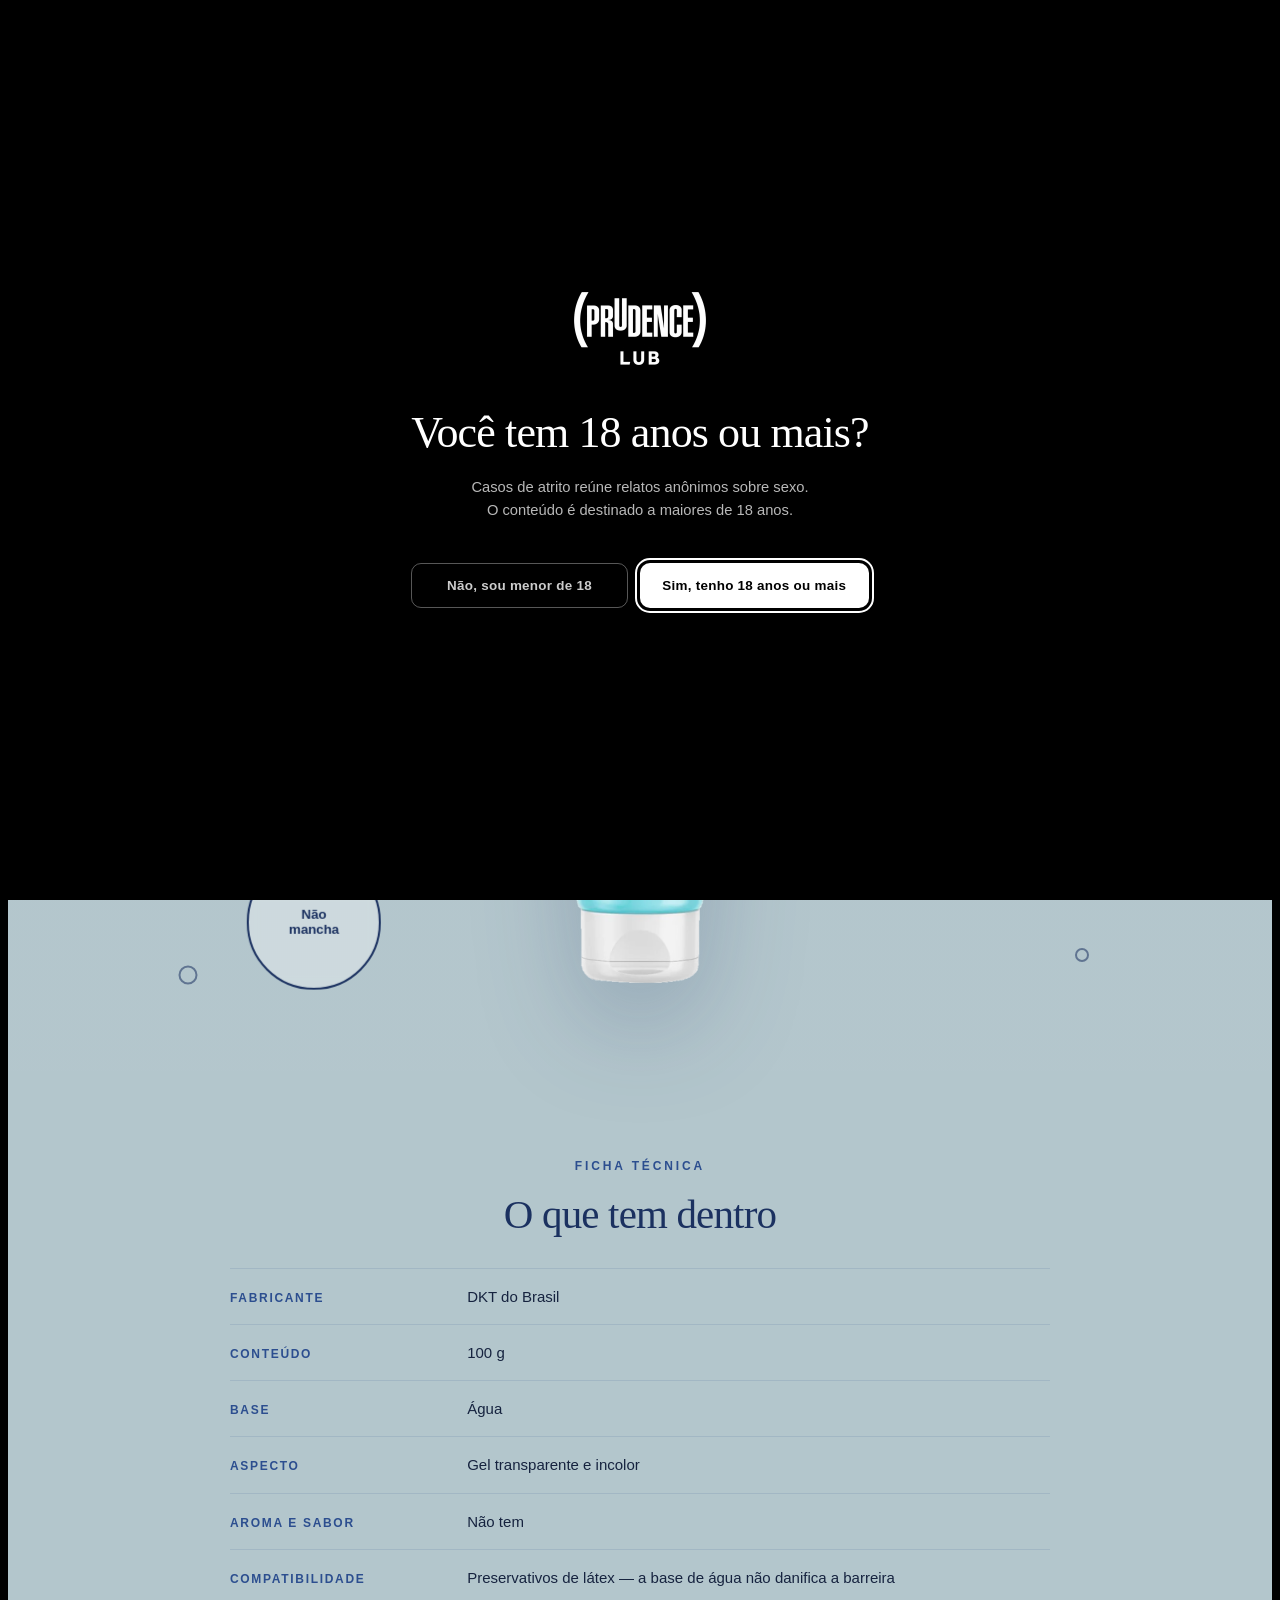
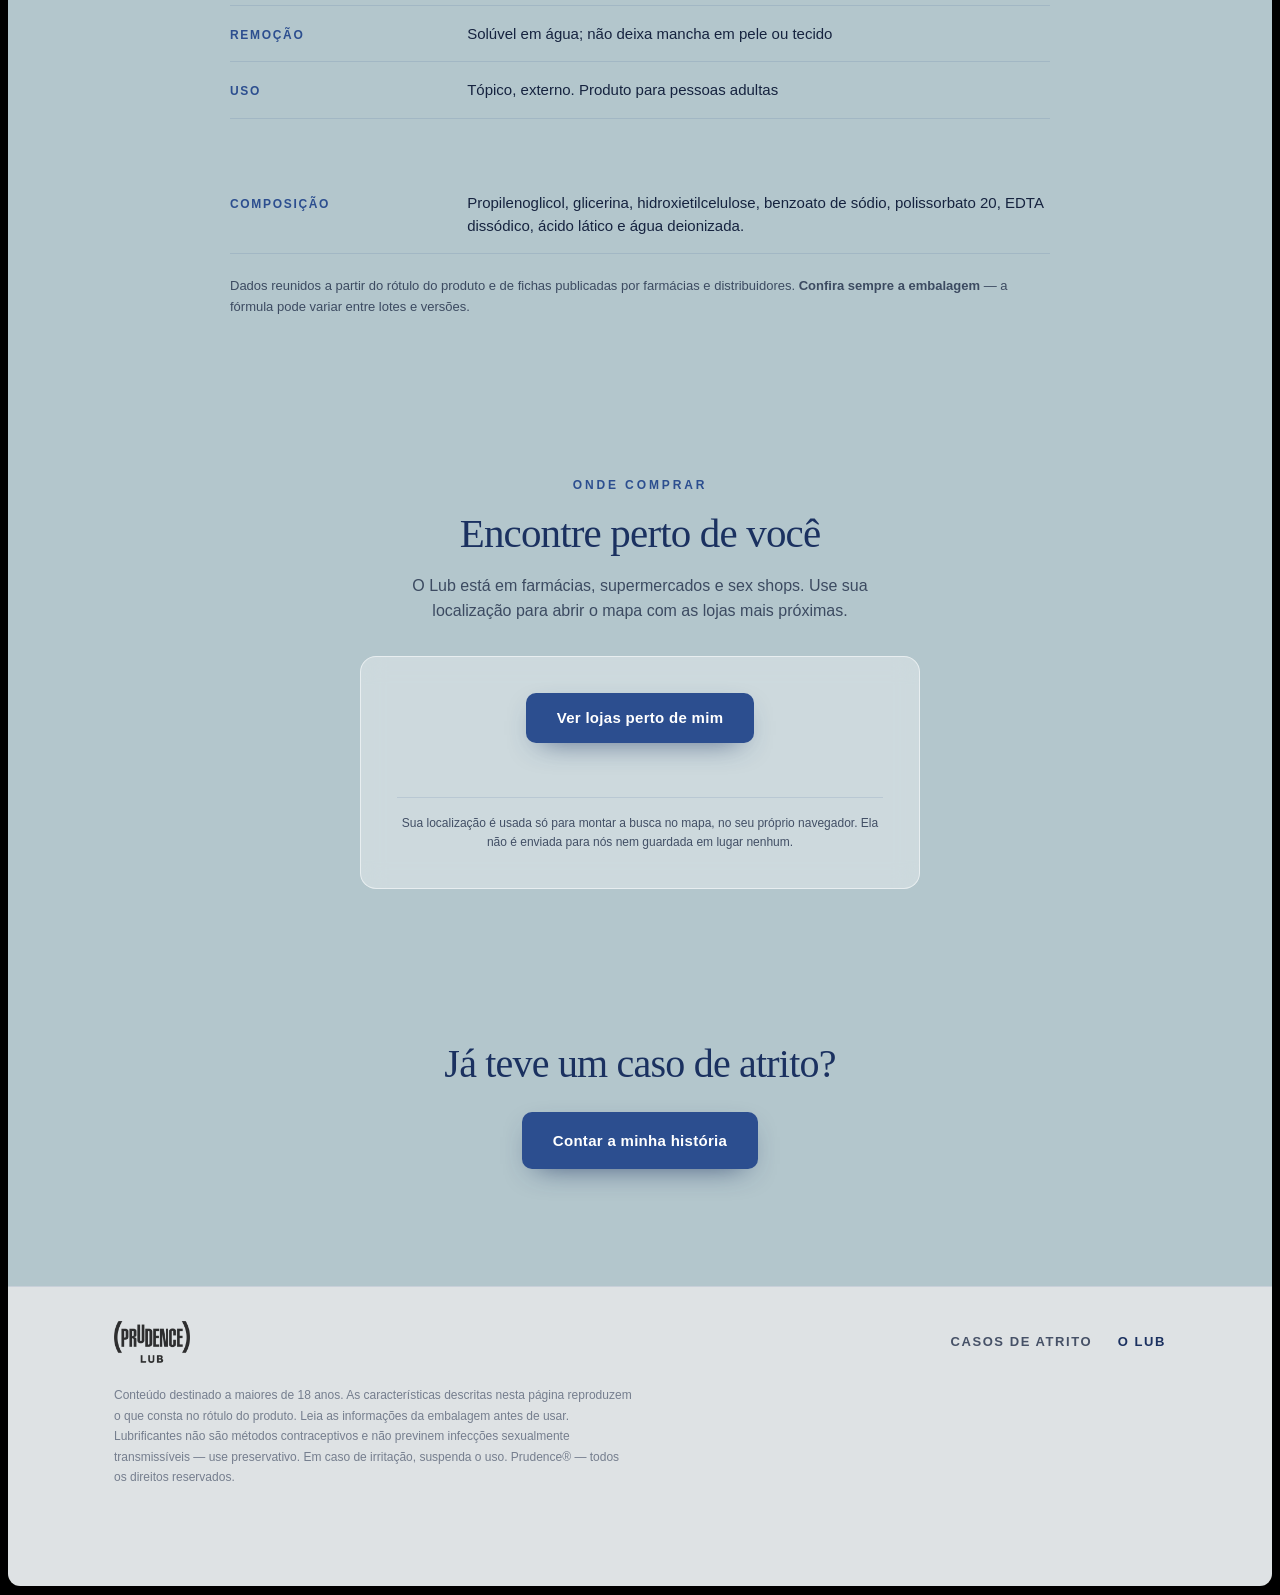
==== commit 5c9c680c: "Abertura em fechadura no portão de 18+" ====
--- a/lub.html
+++ b/lub.html
@@ -21,6 +21,17 @@
 <body>
 
 <div class="gate" id="gate" role="dialog" aria-modal="true" aria-labelledby="gateTitle" aria-describedby="gateText">
+  <svg class="gate__iris" viewBox="0 0 100 100" preserveAspectRatio="xMidYMid slice" aria-hidden="true">
+    <defs>
+      <mask id="khMask">
+        <rect width="100" height="100" fill="#fff"/>
+        <!-- furo de fechadura: branco esconde, preto abre -->
+        <path id="khShape" fill="#000"
+              d="M50 41.2A5.9 5.9 0 1 1 49.99 41.2ZM47.9 51.4 46.3 60.6 53.7 60.6 52.1 51.4Z"/>
+      </mask>
+    </defs>
+    <rect width="100" height="100" fill="#000" mask="url(#khMask)"/>
+  </svg>
   <div class="gate__box">
     <span class="gate__mark" role="img" aria-label="Prudence Lub"></span>
 
--- a/assets/app.css
+++ b/assets/app.css
@@ -691,12 +691,24 @@
 
   .gate{
     position:fixed;inset:0;z-index:200;
-    background:#000;
     display:grid;place-items:center;
     padding:clamp(24px,6vw,48px);
     overflow:auto;
   }
+  /* o preto do portao e o proprio svg mascarado: o furo cresce e engole a tela */
+  .gate__iris{
+    position:fixed;inset:0;
+    width:100%;height:100%;
+    pointer-events:none;
+  }
+  #khShape{
+    transform-box:view-box;
+    transform-origin:50px 50px;   /* centro do furo */
+    transform:scale(0);           /* fechado: preto cobrindo tudo */
+  }
+
   .gate__box{
+    position:relative;z-index:1;
     width:100%;max-width:520px;text-align:center;
     display:flex;flex-direction:column;align-items:center;
   }
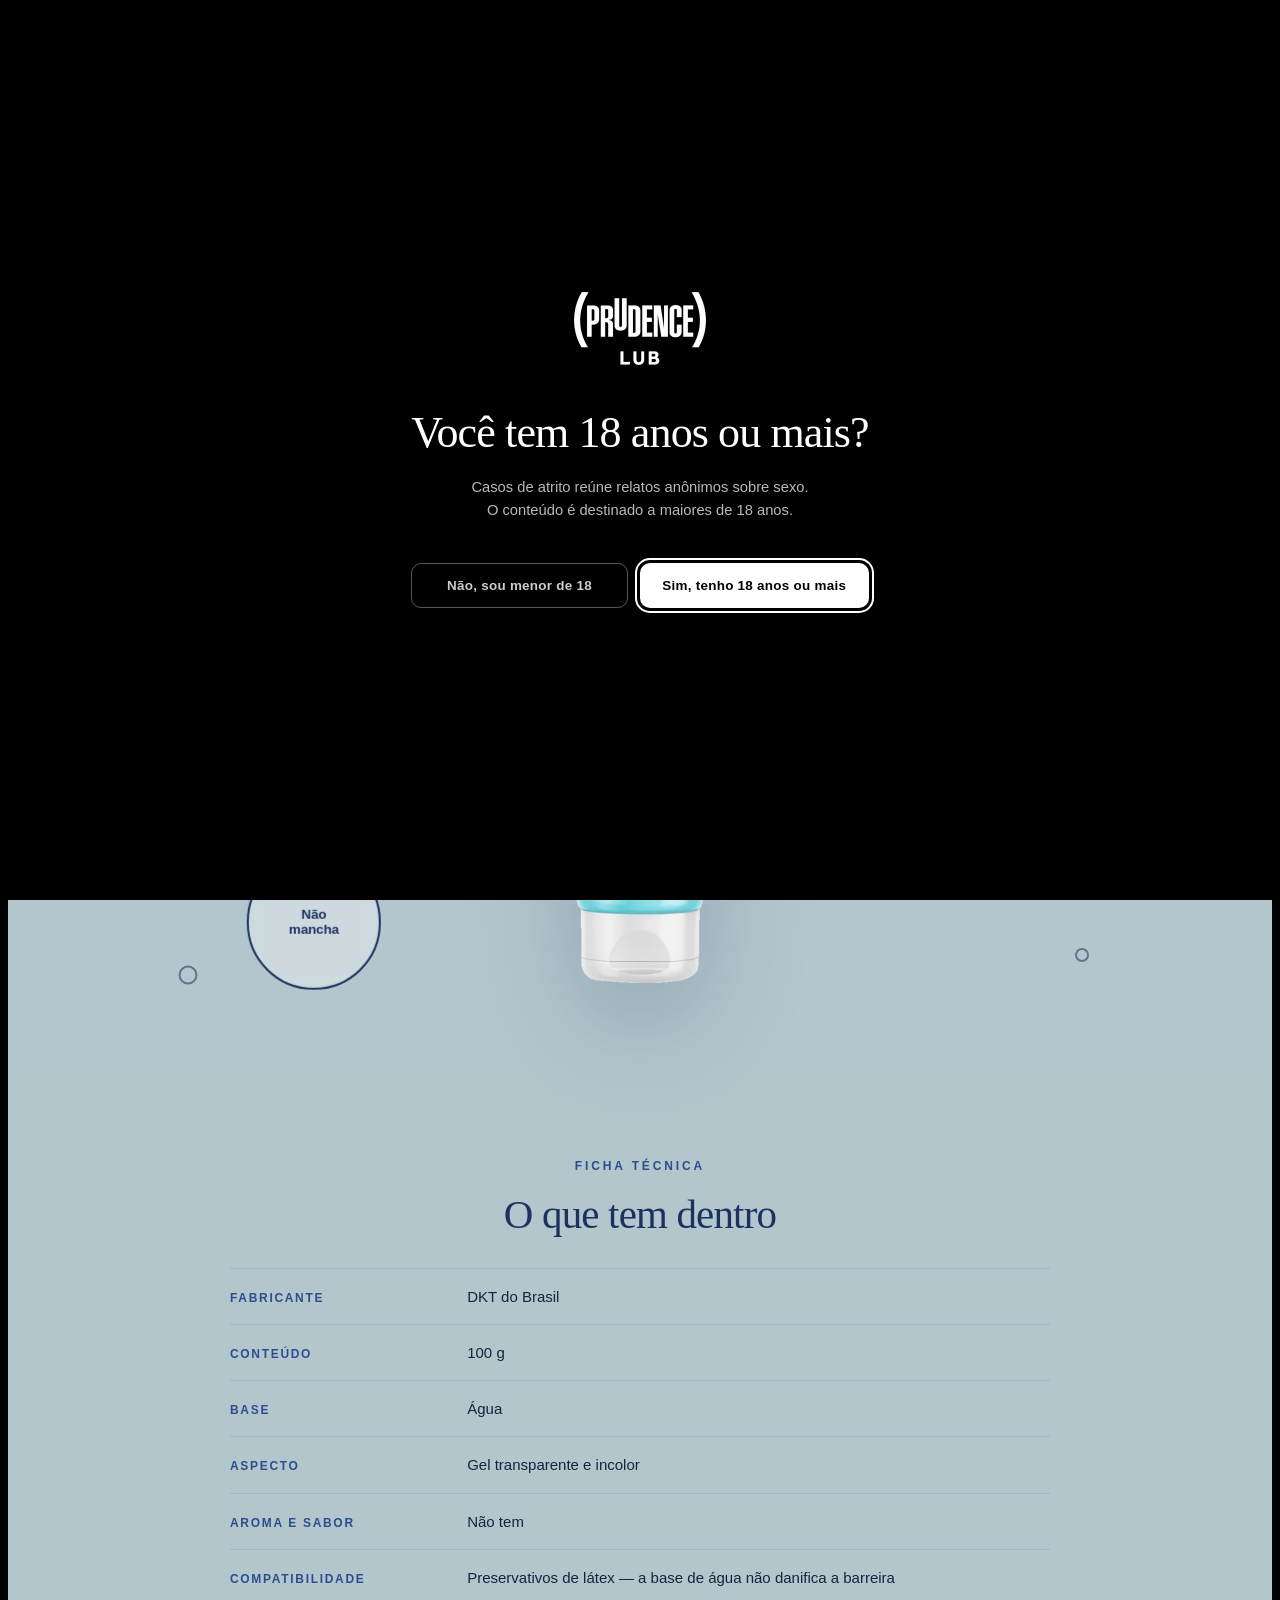
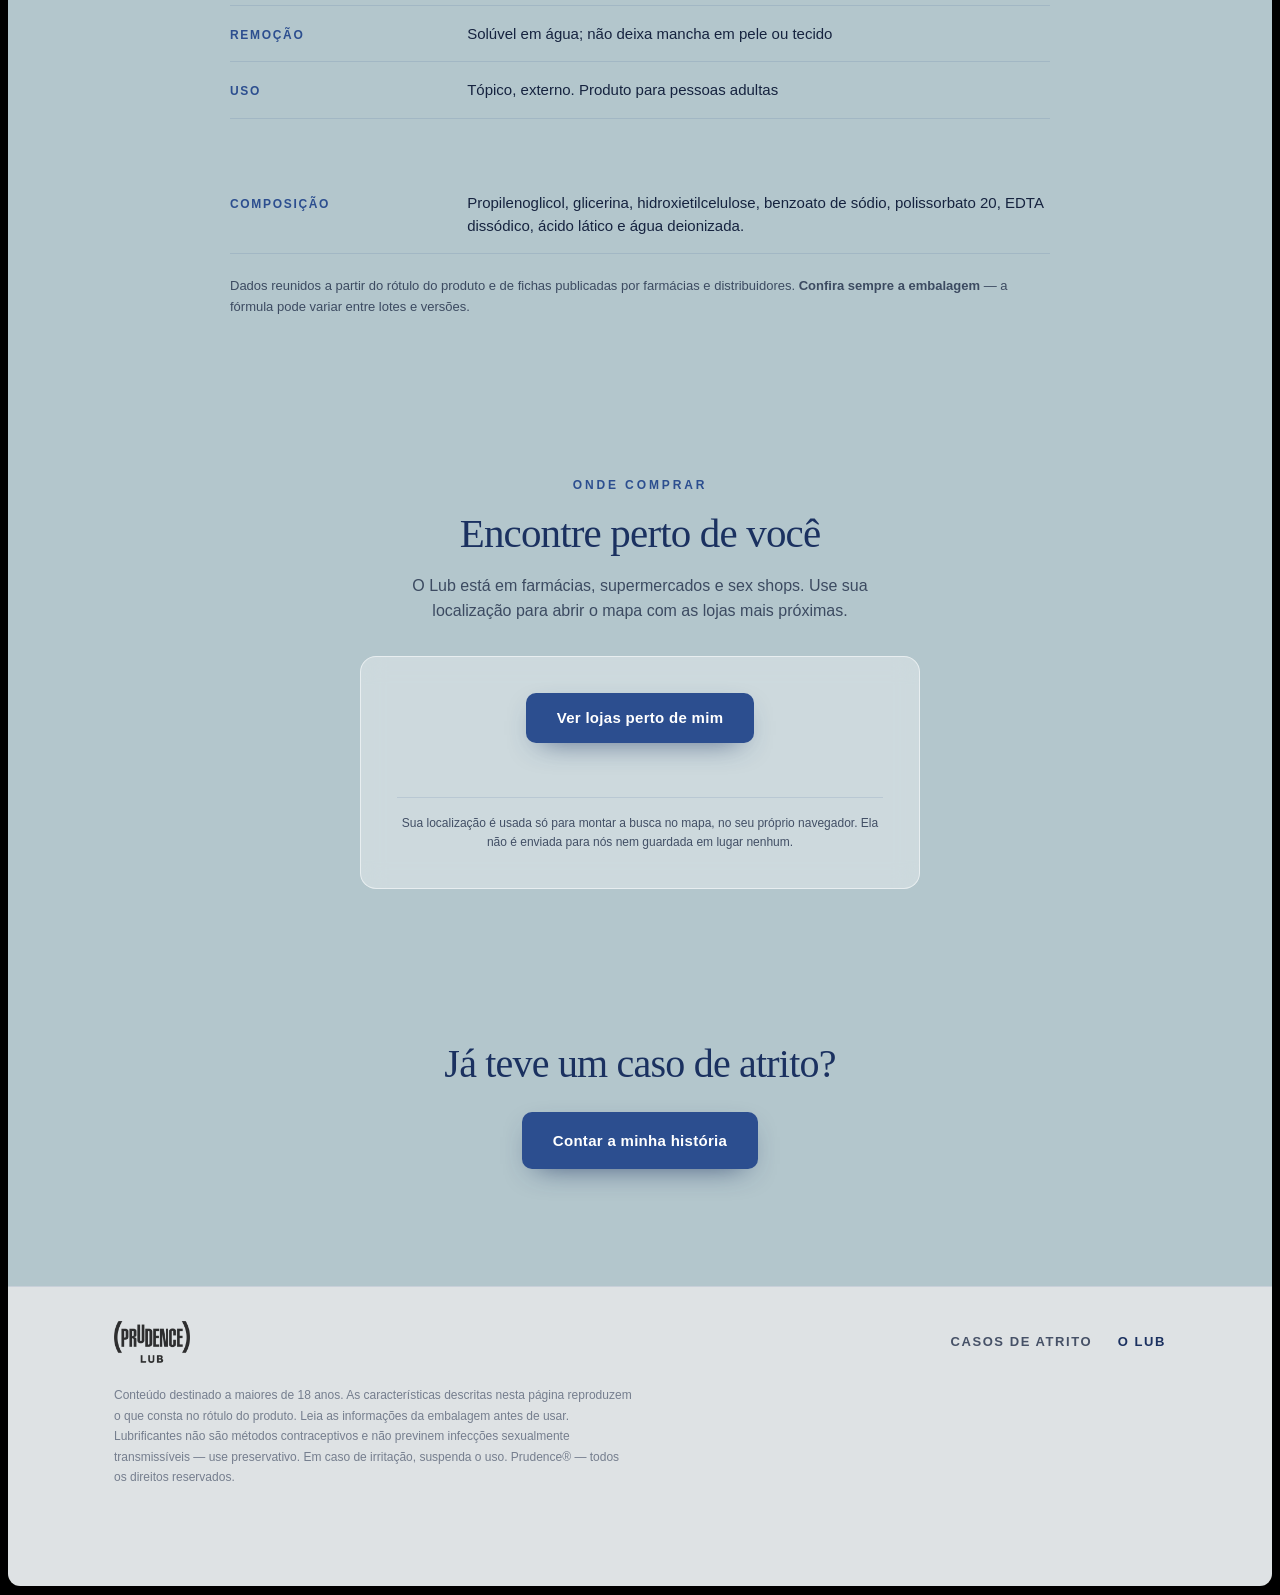
==== commit 91f3fc6a: "Conserta o recorte na fechadura" ====
--- a/lub.html
+++ b/lub.html
@@ -27,7 +27,7 @@
         <rect width="100" height="100" fill="#fff"/>
         <!-- furo de fechadura: branco esconde, preto abre -->
         <path id="khShape" fill="#000"
-              d="M50 41.2A5.9 5.9 0 1 1 49.99 41.2ZM47.9 51.4 46.3 60.6 53.7 60.6 52.1 51.4Z"/>
+              d="M50 41A5.8 5.8 0 1 1 49.99 41ZM48 50.5 52 50.5 54.3 61 45.7 61Z"/>
       </mask>
     </defs>
     <rect width="100" height="100" fill="#000" mask="url(#khMask)"/>
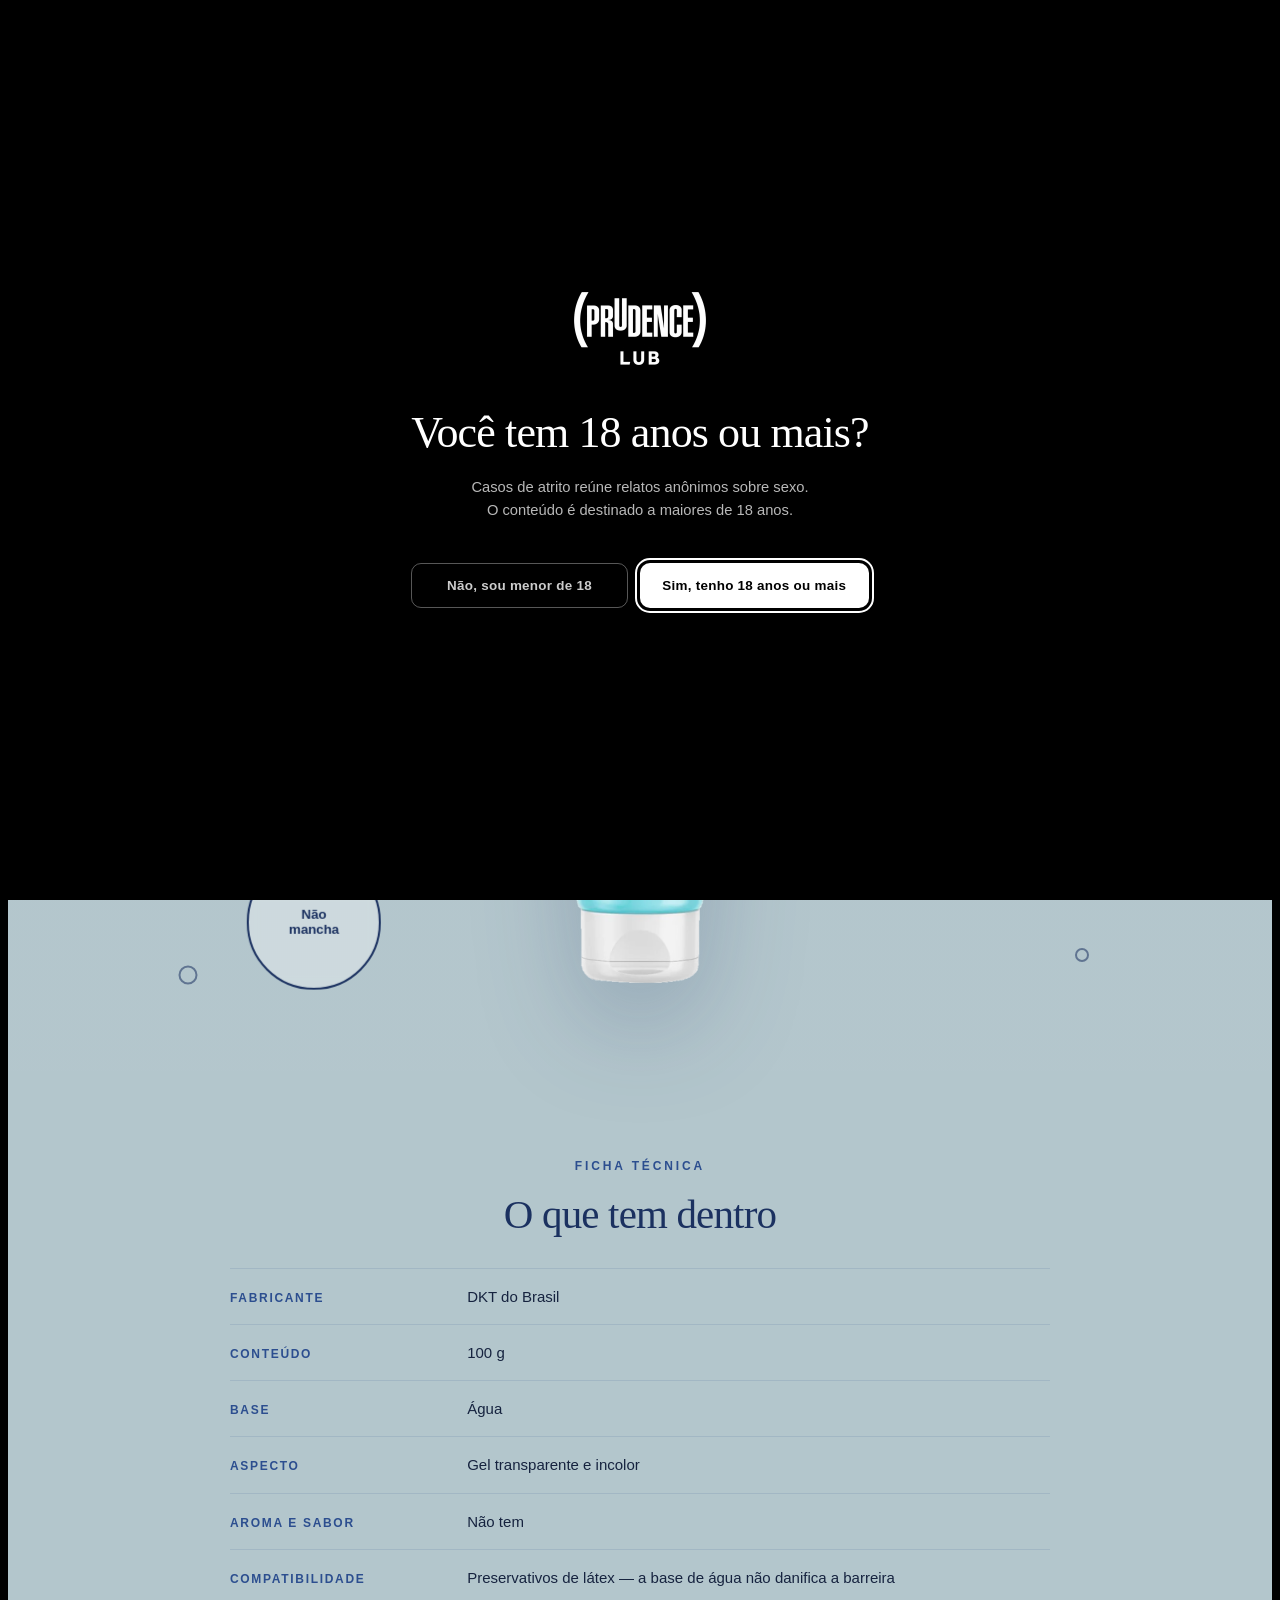
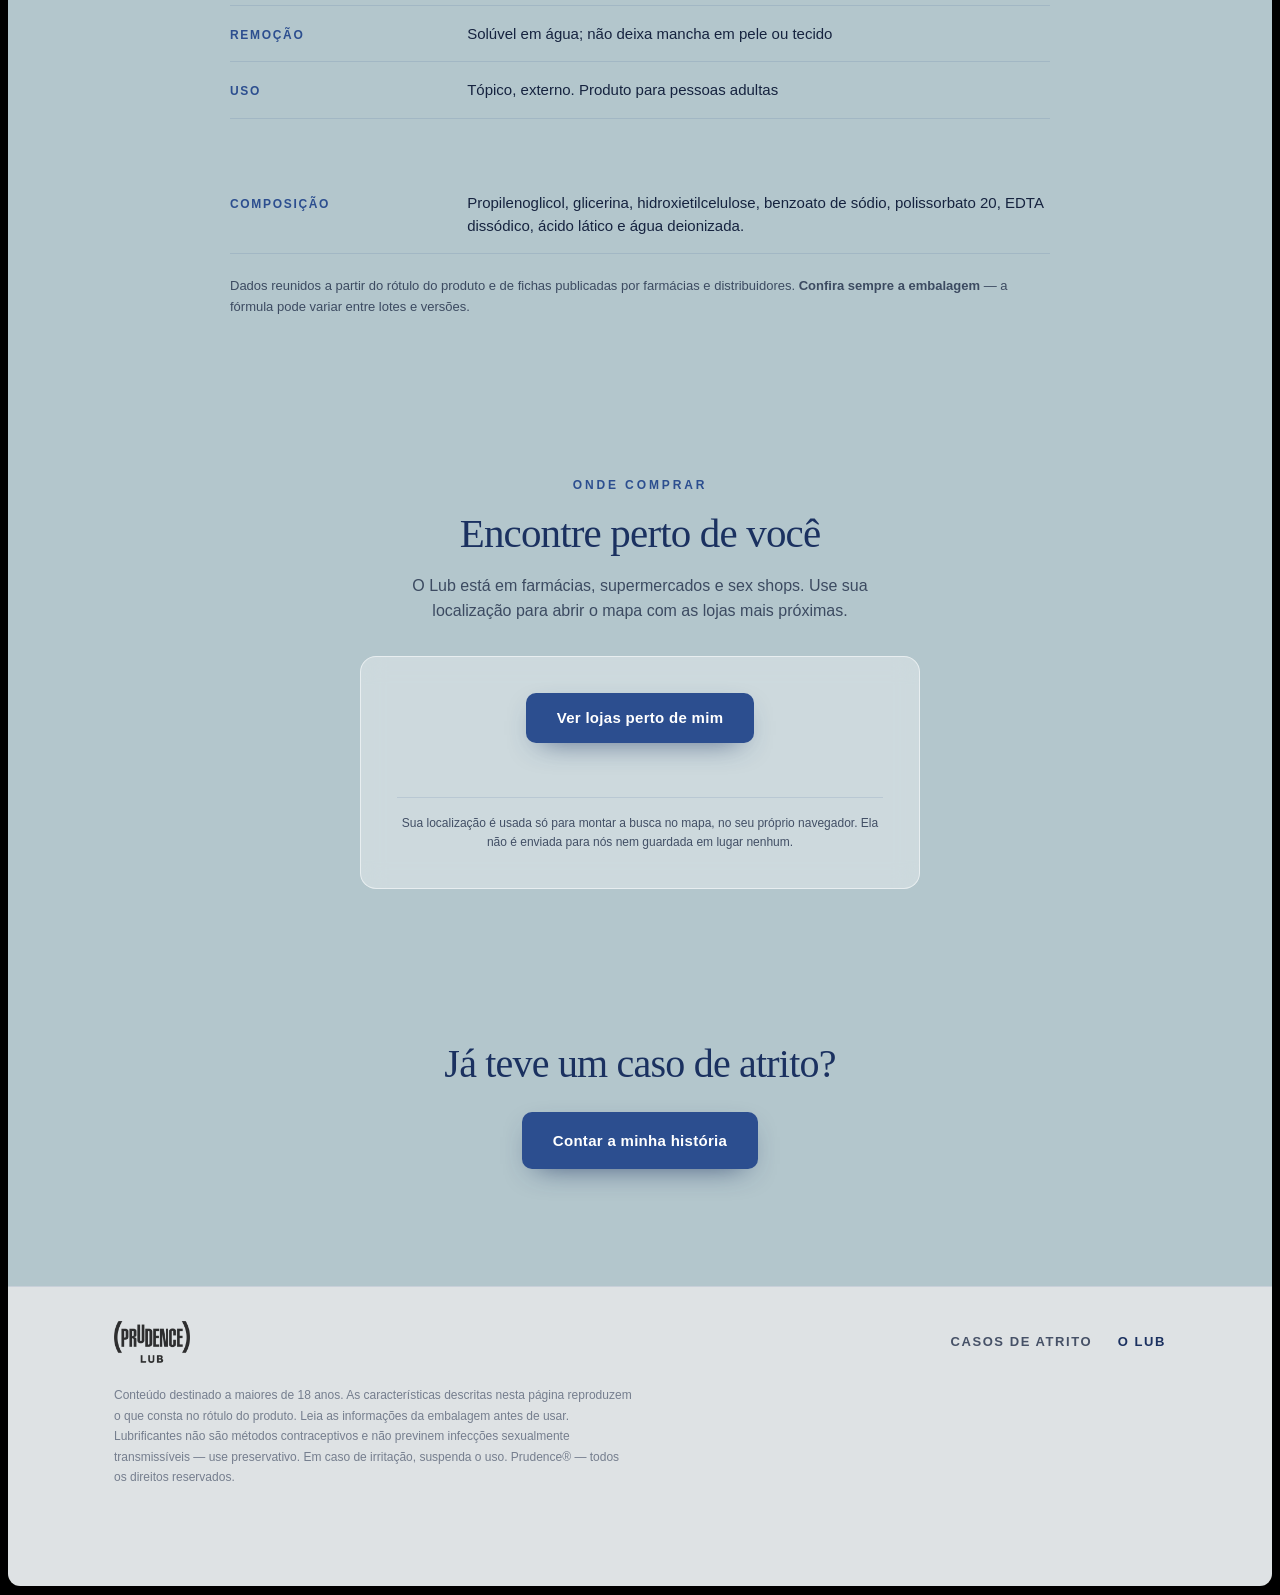
==== commit 630983dd: "Trilha em WebGL, nova arte da hero e faixa de demonstracao" ====
--- a/lub.html
+++ b/lub.html
@@ -56,6 +56,13 @@
 
 <div class="page">
 
+  <!-- fora do pill preto, na ponta esquerda: abre a janela dos discos -->
+  <button class="trilha-btn" id="trilhaBtn" type="button"
+          aria-haspopup="dialog" aria-expanded="false" aria-controls="trilha">
+    <span class="disco-ico" aria-hidden="true"></span>
+    <span class="trilha-btn__label">Trilha</span>
+  </button>
+
   <p class="live" id="live" hidden>
     <span class="live__dot" aria-hidden="true"></span>
     <span id="liveN">32</span> <span class="live__word">anônimos online</span> <span class="live__eyes" aria-hidden="true">👀</span>
@@ -207,6 +214,54 @@
 
 </div>
 
+<!-- ============================================================
+     Janela da trilha: escolhe o disco pra escrever "na vibe".
+
+     O palco ocupa a janela inteira e as capas sao <button> de
+     verdade — e o WebGL que pinta por cima, quando disponivel.
+     Capas e tocador sao montados em assets/common.js.
+     ============================================================ -->
+<div class="trilha" id="trilha" hidden role="dialog" aria-modal="true" aria-labelledby="trilhaTitle">
+  <div class="trilha__scrim"></div>
+  <div class="trilha__palco" id="trilhaPalco" aria-label="Discos"></div>
+
+  <div class="tocador" id="tocador">
+    <button class="tocador__play" id="tocaPlay" type="button" aria-label="Tocar">
+      <svg id="tocaIcoPlay" width="18" height="18" viewBox="0 0 24 24" fill="currentColor" aria-hidden="true"><path d="M7 4.5 20 12 7 19.5z"/></svg>
+      <svg id="tocaIcoPause" width="18" height="18" viewBox="0 0 24 24" fill="currentColor" aria-hidden="true" hidden><path d="M7 4.5h3.6v15H7zM13.4 4.5H17v15h-3.6z"/></svg>
+    </button>
+
+    <div class="tocador__txt">
+      <p class="tocador__nome" id="tocaNome">01. Sem pressa</p>
+      <p class="tocador__sub" id="tocaSub">Casos de atrito, Vol. I</p>
+      <p class="tocador__tempo" id="tocaTempo">--:--</p>
+    </div>
+
+    <div class="tocador__nav">
+      <button id="tocaPrev" type="button" aria-label="Disco anterior">
+        <svg width="16" height="16" viewBox="0 0 24 24" fill="currentColor" aria-hidden="true"><path d="M18 5v14L8 12zM6 5h2.2v14H6z"/></svg>
+      </button>
+      <button id="tocaNext" type="button" aria-label="Próximo disco">
+        <svg width="16" height="16" viewBox="0 0 24 24" fill="currentColor" aria-hidden="true"><path d="M6 5v14l10-7zM15.8 5H18v14h-2.2z"/></svg>
+      </button>
+    </div>
+
+    <span class="tocador__barra" id="tocaBarra"></span>
+  </div>
+
+  <div class="trilha__box">
+    <button class="trilha__close" id="trilhaClose" type="button">fechar</button>
+    <p class="trilha__eyebrow">Escolha o disco</p>
+    <h2 class="trilha__title" id="trilhaTitle">Escreva na vibe</h2>
+    <p class="trilha__sub">Cada disco é um clima. Arraste, escolha o seu e deixe tocando
+      enquanto conta sua história.</p>
+  </div>
+
+  <p class="trilha__nota" id="trilhaNota">
+    As faixas ainda não têm áudio: os arquivos entram em <code>assets/audio/</code>
+    e a trilha passa a tocar. Nada aqui simula som.
+  </p>
+</div>
 <script src="assets/common.js"></script>
 <script>
 /* =============================================================
--- a/assets/app.css
+++ b/assets/app.css
@@ -843,3 +843,271 @@
     border-top:1px solid var(--line-soft);
     font-size:12px;line-height:1.6;color:var(--muted);
   }
+
+  /* ---------- trilha: botao fora do pill, na ponta esquerda ----------
+     Espelha o contador de presenca, que mora na ponta oposta: mesmo
+     vidro, mesma altura, mesmo recuo da moldura. Some junto com o menu
+     em repouso pra os dois cromos respirarem no mesmo ritmo. */
+  .trilha-btn{
+    position:fixed;
+    top:calc(var(--frame) + 20px);
+    left:calc(var(--frame) + clamp(14px,2.2vw,32px));
+    z-index:45;
+    display:inline-flex;align-items:center;gap:9px;
+    padding:6px 15px 6px 6px;
+    border-radius:999px;
+    border:1px solid var(--line);
+    background:rgba(255,255,255,.62);
+    -webkit-backdrop-filter:blur(10px);
+    backdrop-filter:blur(10px);
+    font-family:inherit;
+    font-size:11px;font-weight:700;letter-spacing:.14em;text-transform:uppercase;
+    color:var(--navy-deep);
+    cursor:pointer;white-space:nowrap;
+    transition:opacity .35s cubic-bezier(.2,.8,.2,1),background .2s,border-color .2s;
+  }
+  @media (hover:hover) and (pointer:fine){
+    .trilha-btn{opacity:.55}
+    .trilha-btn:hover,.trilha-btn:focus-visible{opacity:1}
+  }
+  .trilha-btn:hover{background:rgba(255,255,255,.85);border-color:var(--navy)}
+  .trilha-btn:focus-visible{outline:2px solid var(--navy);outline-offset:3px}
+  @media (prefers-reduced-motion:reduce){.trilha-btn{transition:none}}
+
+  /* bolachinha: sulcos + selo + furo, tudo em gradiente */
+  .disco-ico{
+    width:24px;height:24px;border-radius:50%;flex:none;
+    background:
+      radial-gradient(circle at 50% 50%, rgba(255,255,255,.9) 0 2px, transparent 2px),
+      radial-gradient(circle at 50% 50%, var(--navy) 0 7px, transparent 7px),
+      repeating-radial-gradient(circle at 50% 50%, #1b2740 0 1.2px, #2b3a5c 1.2px 2.4px);
+    box-shadow:inset 0 0 0 1px rgba(255,255,255,.18);
+  }
+  .trilha-btn.is-tocando .disco-ico{animation:disco-gira 3.4s linear infinite}
+  @keyframes disco-gira{to{transform:rotate(360deg)}}
+  @media (prefers-reduced-motion:reduce){
+    .trilha-btn.is-tocando .disco-ico{animation:none}
+  }
+
+  /* em tela estreita o pill preto ocupa quase tudo: o botao vira so a
+     bolacha e desce pra linha do contador, sem colidir com o menu */
+  @media (max-width:900px){
+    .trilha-btn{
+      top:calc(var(--frame) + 74px);
+      left:calc(var(--frame) + 12px);
+      padding:6px;
+    }
+    .trilha-btn__label{display:none}
+  }
+
+  /* ---------- janela da trilha ----------
+     O palco ocupa a janela inteira: as capas sao <button> posicionados
+     por JS (mesma conta que alimenta o WebGL), e o canvas pinta por
+     cima. Com WebGL no ar as capas do DOM nao desenham nada — seguem
+     ali so pelo clique, pelo Tab e pelo leitor de tela. */
+  .trilha[hidden]{display:none}   /* guarda: display de autor vence o [hidden] do navegador */
+  .trilha{
+    position:fixed;inset:0;z-index:120;
+    overflow:hidden;
+  }
+  /* Veu, nao parede: a pagina continua aparecendo por tras da janela.
+     As cores sao rgba de proposito — chapar aqui tamparia a lamina
+     d'agua, que e justamente o que se quer ver atravessando. */
+  .trilha__scrim{
+    position:absolute;inset:0;
+    background:radial-gradient(120% 90% at 50% 56%,
+      rgba(35,55,95,.40) 0%, rgba(16,26,46,.52) 55%, rgba(10,17,32,.60) 100%);
+    opacity:0;transition:opacity .35s ease;
+  }
+  .trilha.is-aberta .trilha__scrim{opacity:1}
+  /* com o canvas no ar o veu e ele que deita (uniforme uVeu no shader) */
+  .trilha.tem-gl .trilha__scrim{background:none}
+
+  .trilha__gl{
+    position:absolute;inset:0;
+    display:block;
+    opacity:0;transition:opacity .4s ease;
+    pointer-events:none;
+  }
+  .trilha.is-aberta .trilha__gl{opacity:1}
+
+  .trilha__palco{
+    position:absolute;inset:0;
+    touch-action:pan-y;
+    cursor:grab;
+  }
+  .trilha__palco.is-arrastando{cursor:grabbing}
+
+  .capa[hidden]{display:none}
+  .capa{
+    position:absolute;
+    left:50%;top:var(--cy,50%);
+    width:var(--capa-w,300px);height:var(--capa-w,300px);
+    margin:0;padding:0;border:0;
+    background:center/cover no-repeat;
+    border-radius:2px;
+    cursor:pointer;
+    box-shadow:0 30px 60px -30px rgba(0,0,0,.9);
+  }
+  .capa:focus-visible{outline:2px solid #fff;outline-offset:8px}
+  /* sem pintura propria: o desenho vem do canvas */
+  .trilha.tem-gl .capa{background:none;box-shadow:none}
+
+  /* ---------- textos, por cima do palco ---------- */
+  .trilha__box{
+    position:absolute;
+    top:clamp(18px,4vh,44px);left:50%;transform:translateX(-50%);
+    width:min(100%,720px);
+    padding-inline:clamp(16px,4vw,32px);
+    text-align:center;
+    pointer-events:none;             /* o arrasto atravessa os textos */
+    opacity:0;transition:opacity .4s ease .06s;
+  }
+  .trilha.is-aberta .trilha__box{opacity:1}
+
+  /* O veu e fraco de proposito, entao o texto branco pode cair sobre
+     um trecho claro da agua. A sombra propria resolve sem precisar
+     escurecer a tela inteira de novo. */
+  .trilha__eyebrow,.trilha__title,.trilha__sub,.trilha__nota{
+    text-shadow:0 1px 16px rgba(6,12,24,.85), 0 1px 3px rgba(6,12,24,.6);
+  }
+  .trilha__eyebrow{
+    font-size:11px;letter-spacing:.24em;text-transform:uppercase;
+    font-weight:700;color:var(--mist);
+    margin:0 0 8px;
+  }
+  .trilha__title{
+    font-family:var(--serif);font-weight:400;
+    font-size:clamp(26px,3.6vw,42px);line-height:1.05;letter-spacing:-.02em;
+    color:#fff;margin:0;
+  }
+  .trilha__sub{
+    margin:10px auto 0;max-width:44ch;
+    font-size:clamp(13px,1.05vw,15px);line-height:1.55;
+    color:rgba(255,255,255,.62);
+  }
+  .trilha__close{
+    position:absolute;
+    top:clamp(18px,4vh,44px);right:clamp(16px,4vw,40px);
+    z-index:31;                      /* acima do palco e do tocador */
+    /* o box e pointer-events:none pra o arrasto atravessar os textos;
+       o botao precisa reativar, senao fica embaixo do palco e morre */
+    pointer-events:auto;
+    display:inline-flex;align-items:center;
+    padding:8px 14px;border-radius:999px;
+    background:transparent;border:1px solid rgba(255,255,255,.28);
+    color:rgba(255,255,255,.8);
+    font-family:inherit;font-size:10px;font-weight:700;
+    letter-spacing:.16em;text-transform:uppercase;
+    cursor:pointer;transition:color .2s,border-color .2s;
+  }
+  .trilha__close:hover{color:#fff;border-color:rgba(255,255,255,.7)}
+  .trilha__close:focus-visible{outline:2px solid #fff;outline-offset:3px}
+  /* em tela estreita o titulo ocupa a largura toda e passaria por baixo
+     do botao: o cabecalho desce pra linha seguinte */
+  @media (max-width:560px){
+    .trilha__box{top:calc(clamp(18px,4vh,44px) + 46px)}
+  }
+
+  /* ---------- tocador ----------
+     Pill preto encostado no pe da capa; some enquanto o carrossel
+     anda e volta quando assenta, como na referencia. Largura e
+     altura vem do JS, que sabe onde a capa parou. */
+  .tocador{
+    position:absolute;
+    left:50%;top:50%;
+    transform:translate(-50%,-50%);
+    z-index:30;                      /* acima das capas, que vao ate 20 */
+    display:flex;align-items:center;
+    gap:clamp(12px,1.6vw,22px);
+    max-width:calc(100vw - 28px);
+    padding:12px 18px 12px 14px;
+    border-radius:999px;
+    background:#191819;
+    box-shadow:0 24px 50px -24px rgba(0,0,0,.95);
+    text-align:left;
+    overflow:hidden;
+    transition:opacity .3s ease,transform .3s cubic-bezier(.2,.8,.2,1);
+  }
+  .tocador.is-oculto{
+    opacity:0;
+    transform:translate(-50%,calc(-50% + 14px)) scale(.96);
+    pointer-events:none;
+  }
+  .tocador__play{
+    flex:none;width:44px;height:44px;
+    display:grid;place-items:center;
+    border-radius:50%;border:0;
+    background:rgba(255,255,255,.1);color:#fff;
+    cursor:pointer;transition:background .2s,transform .2s;
+  }
+  .tocador__play:hover:not(:disabled){background:rgba(255,255,255,.2)}
+  .tocador__play:active:not(:disabled){transform:scale(.95)}
+  .tocador__play:disabled{opacity:.4;cursor:not-allowed}
+  .tocador__play:focus-visible{outline:2px solid #fff;outline-offset:2px}
+  .tocador__play svg[hidden]{display:none}
+
+  .tocador__txt{flex:1 1 auto;min-width:0}
+  .tocador__nome{
+    font-size:14px;font-weight:700;color:#fff;
+    white-space:nowrap;overflow:hidden;text-overflow:ellipsis;
+  }
+  .tocador__sub,.tocador__tempo{
+    font-size:12px;color:rgba(255,255,255,.6);
+    white-space:nowrap;overflow:hidden;text-overflow:ellipsis;
+  }
+  .tocador__tempo{font-variant-numeric:tabular-nums;margin-top:1px}
+
+  .tocador__nav{display:flex;gap:4px;flex:none}
+  .tocador__nav button{
+    width:32px;height:32px;display:grid;place-items:center;
+    border:0;background:none;color:rgba(255,255,255,.8);
+    border-radius:50%;cursor:pointer;transition:color .2s,background .2s;
+  }
+  .tocador__nav button:hover{color:#fff;background:rgba(255,255,255,.1)}
+  .tocador__nav button:focus-visible{outline:2px solid #fff;outline-offset:-2px}
+
+  /* progresso: fio na base do pill */
+  .tocador__barra{
+    position:absolute;left:0;bottom:0;height:2px;width:0;
+    background:var(--mist);
+  }
+
+  .trilha__nota[hidden]{display:none}
+  .trilha__nota{
+    position:absolute;
+    bottom:clamp(14px,3vh,30px);left:50%;transform:translateX(-50%);
+    width:min(100%,52ch);
+    padding-inline:clamp(16px,4vw,32px);
+    margin:0;text-align:center;
+    font-size:12px;line-height:1.6;color:rgba(255,255,255,.5);
+    pointer-events:none;
+  }
+
+  @media (prefers-reduced-motion:reduce){
+    .trilha__scrim,.trilha__gl,.trilha__box,.tocador{transition:none}
+  }
+
+  /* trava a rolagem do fundo enquanto a janela esta aberta */
+  html.trilha-aberta{overflow:hidden}
+
+  /* O fundo da janela e translucido de proposito — a lamina d'agua e a
+     hero continuam aparecendo. Mas o cromo FIXO da pagina (menu, aba,
+     contador, o proprio botao da trilha) ficaria por cima da agua na
+     mesma altura dos textos da janela, e o pill preto do menu cai
+     exatamente atras do titulo. Entao so o cromo recua; o conteudo da
+     pagina continua atravessando. */
+  html.trilha-aberta .nav,
+  html.trilha-aberta .live,
+  html.trilha-aberta .trilha-btn,
+  html.trilha-aberta .tab{
+    opacity:0;
+    pointer-events:none;
+    transition:opacity .3s ease;
+  }
+  @media (prefers-reduced-motion:reduce){
+    html.trilha-aberta .nav,
+    html.trilha-aberta .live,
+    html.trilha-aberta .trilha-btn,
+    html.trilha-aberta .tab{transition:none}
+  }
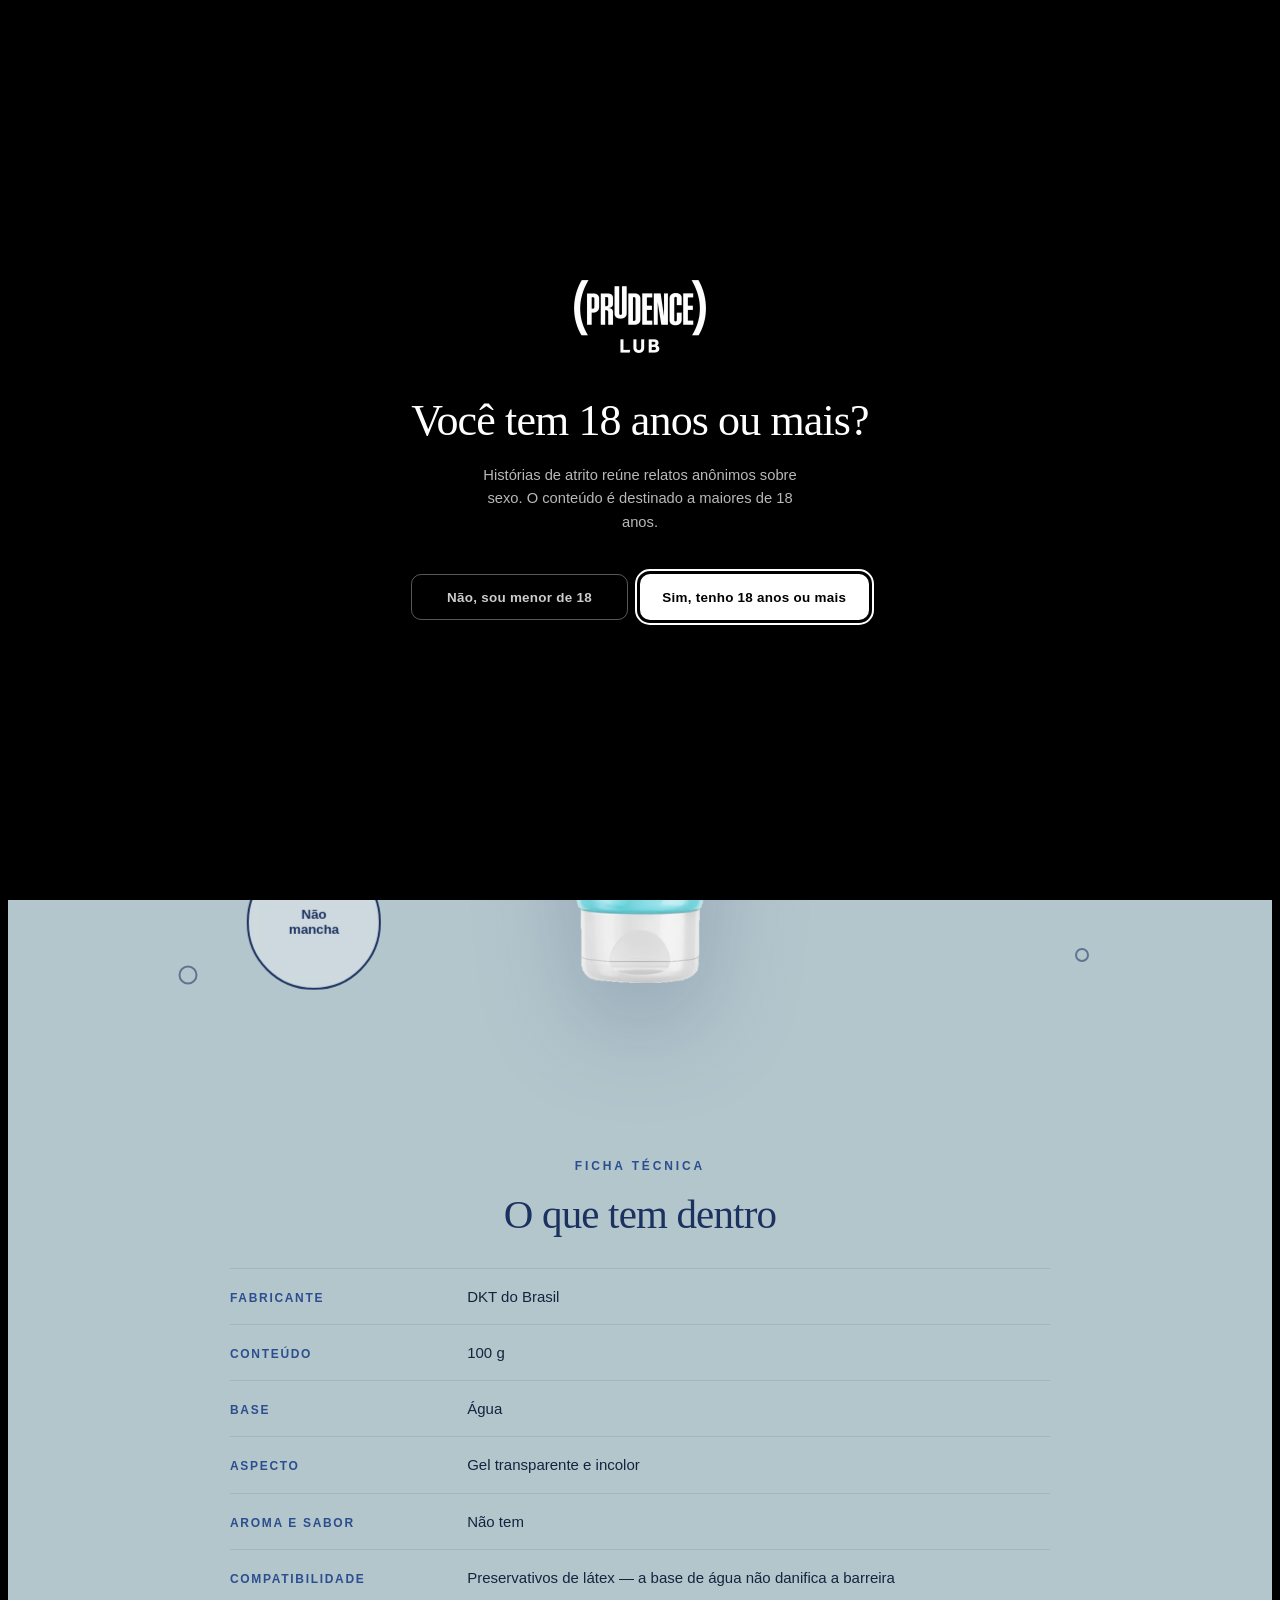
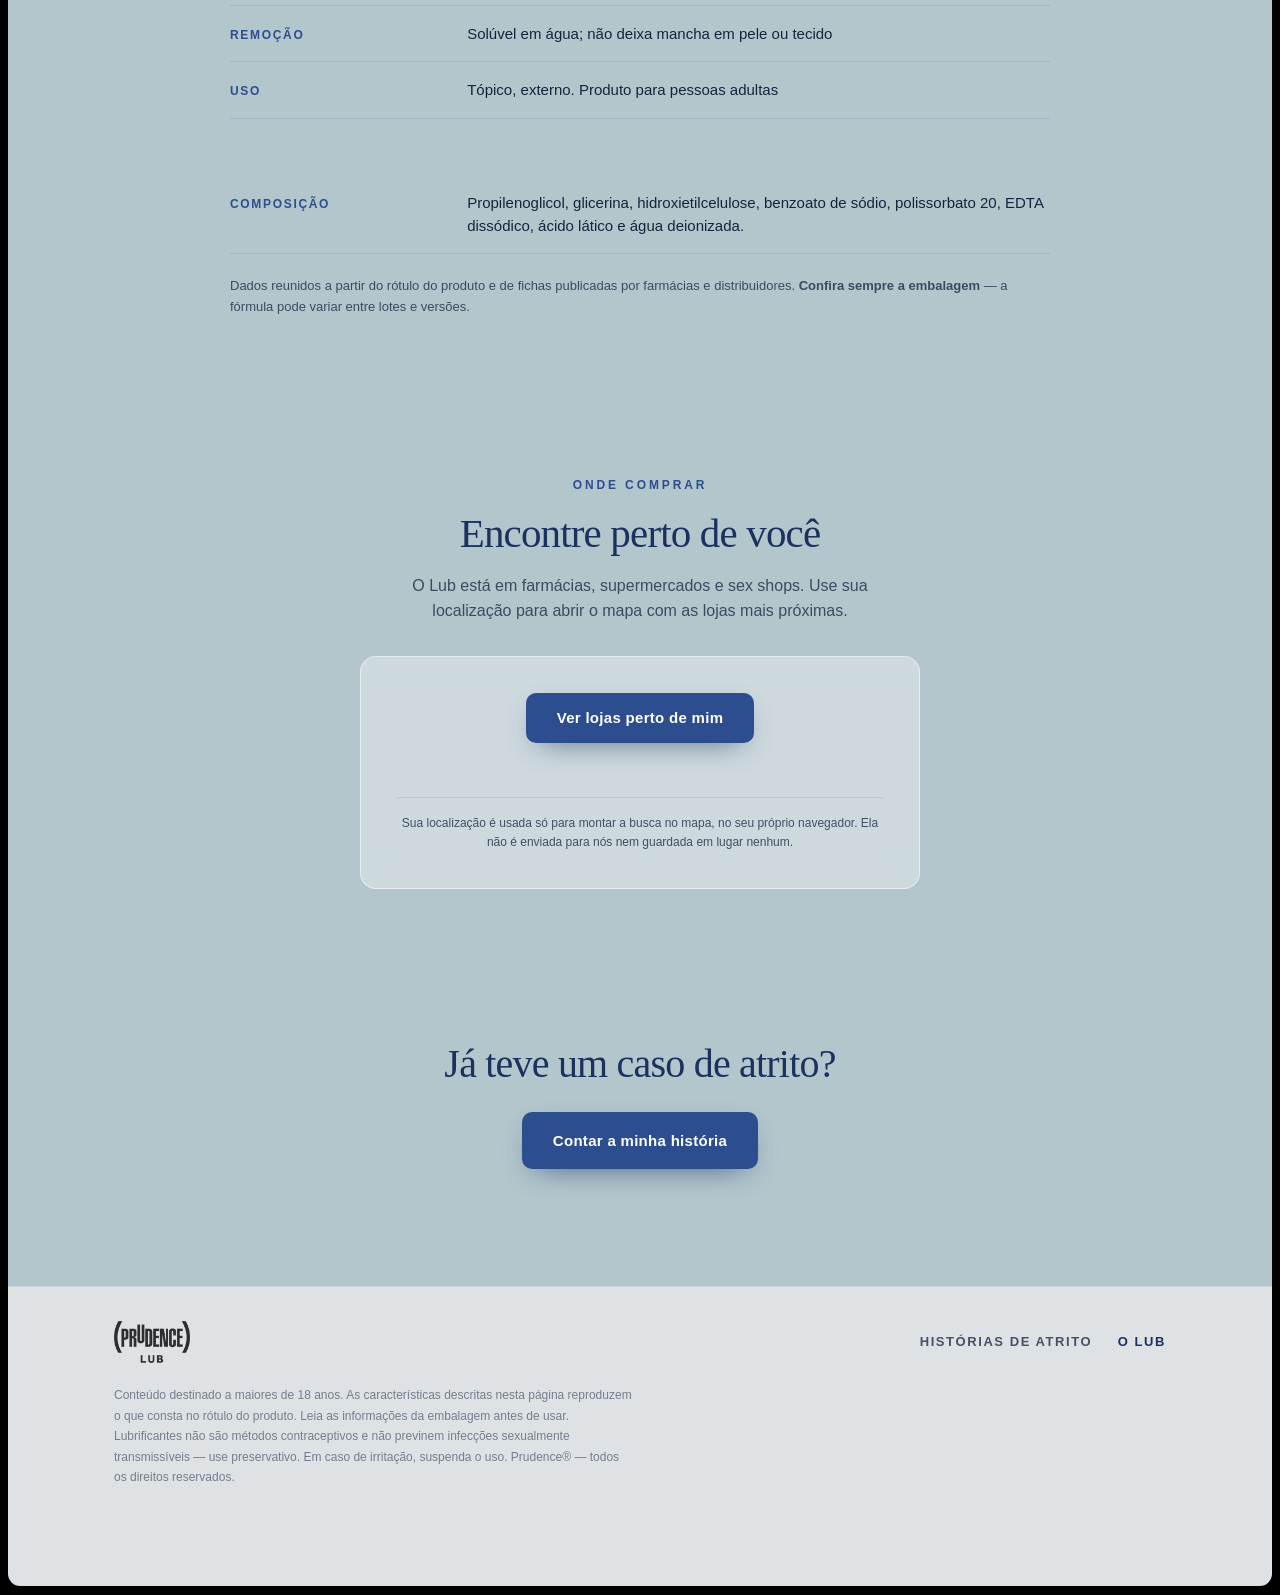
==== commit 982eef84: "Campanha passa a se chamar Historias de atrito" ====
--- a/lub.html
+++ b/lub.html
@@ -37,7 +37,7 @@
 
     <div class="gate__ask" id="gateAsk">
       <h1 class="gate__title" id="gateTitle">Você tem 18 anos ou mais?</h1>
-      <p class="gate__text" id="gateText">Casos de atrito reúne relatos anônimos sobre sexo.
+      <p class="gate__text" id="gateText">Histórias de atrito reúne relatos anônimos sobre sexo.
         O conteúdo é destinado a maiores de 18 anos.</p>
       <div class="gate__btns">
         <button class="gate__btn gate__btn--yes" type="button" id="gateYes">Sim, tenho 18 anos ou mais</button>
@@ -70,7 +70,7 @@
 
   <header class="nav" id="nav">
     <nav class="nav__pill" aria-label="Principal">
-      <a class="nav__link" href="index.html">Casos de atrito</a>
+      <a class="nav__link" href="index.html">Histórias de atrito</a>
       <a class="brand" href="index.html" aria-label="Prudence Lub — início">
         <span class="brand__mark" role="img" aria-label="Prudence Lub"></span>
       </a>
@@ -198,7 +198,7 @@
           <span class="brand__mark" role="img" aria-label="Prudence Lub"></span>
         </a>
         <nav class="foot__links" aria-label="Rodapé">
-          <a href="index.html">Casos de atrito</a>
+          <a href="index.html">Histórias de atrito</a>
           <a href="lub.html" aria-current="page">O Lub</a>
         </nav>
       </div>
@@ -233,7 +233,7 @@
 
     <div class="tocador__txt">
       <p class="tocador__nome" id="tocaNome">01. Sem pressa</p>
-      <p class="tocador__sub" id="tocaSub">Casos de atrito, Vol. I</p>
+      <p class="tocador__sub" id="tocaSub">Histórias de atrito, Vol. I</p>
       <p class="tocador__tempo" id="tocaTempo">--:--</p>
     </div>
 
--- a/assets/app.css
+++ b/assets/app.css
@@ -154,6 +154,7 @@
 
   /* ---------- hero ---------- */
   .hero{
+    position:relative;
     min-height:calc(100svh - var(--frame)*2);
     display:flex;flex-direction:column;align-items:center;justify-content:center;
     text-align:center;
@@ -162,12 +163,19 @@
   .hero h1{margin:0;line-height:0}
   .hero__art{
     display:block;
-    width:min(88vw, 940px);
+    width:min(64vw, 650px);
     height:auto;
     margin-inline:auto;
   }
+  /* Fora do fluxo, ancorada no pe do hero: no fluxo ela somava altura
+     abaixo da arte e empurrava o lockup pra cima do centro. Assim o h1
+     fica sozinho e o justify-content:center centra a arte de verdade.
+     Centralizada por `left` + `margin-left`, e nao por transform: a
+     animacao `bob` usa transform e sobrescreveria o translateX. */
   .hero .scroll{
-    margin-top:clamp(46px,9vh,90px);
+    position:absolute;
+    bottom:clamp(96px,13vh,140px);   /* acima da aba fixa do rodape */
+    left:50%;margin-left:-19px;
     width:38px;height:38px;border-radius:50%;
     border:1px solid var(--line);
     display:grid;place-items:center;color:var(--navy);
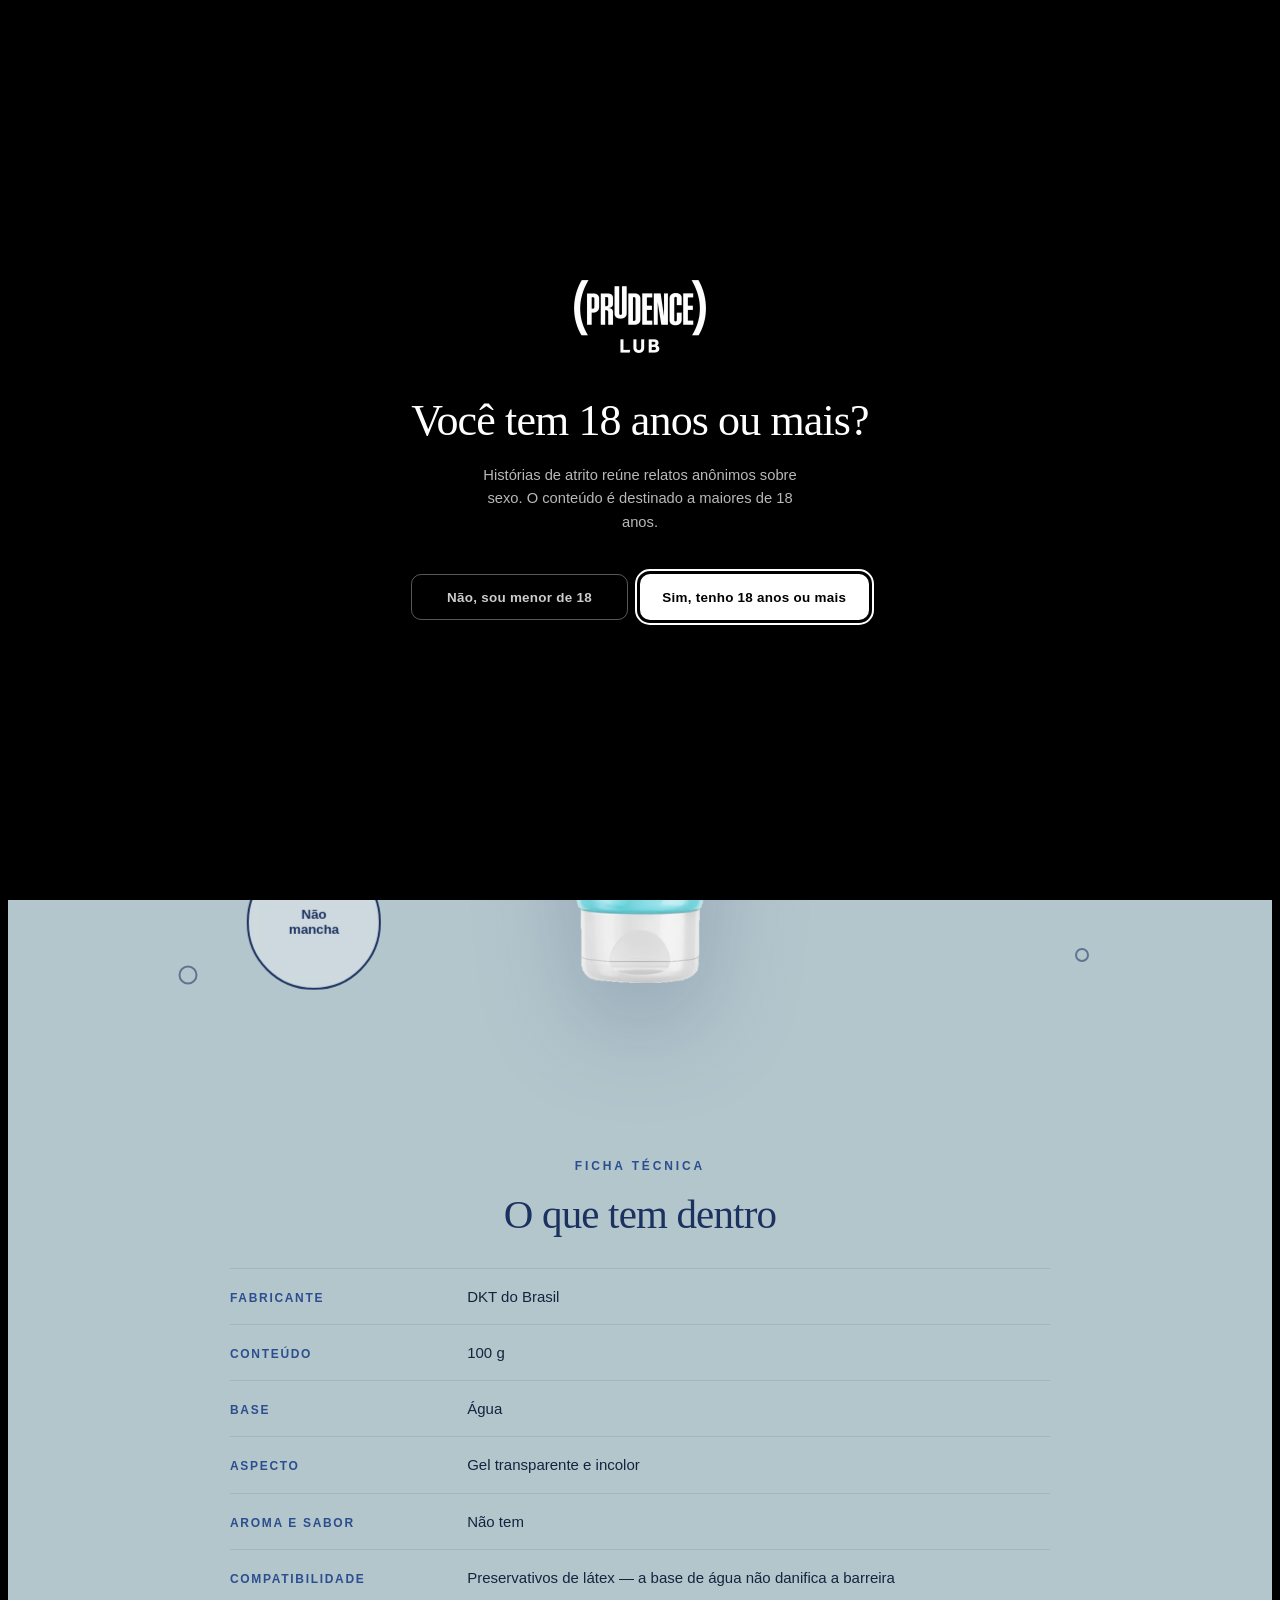
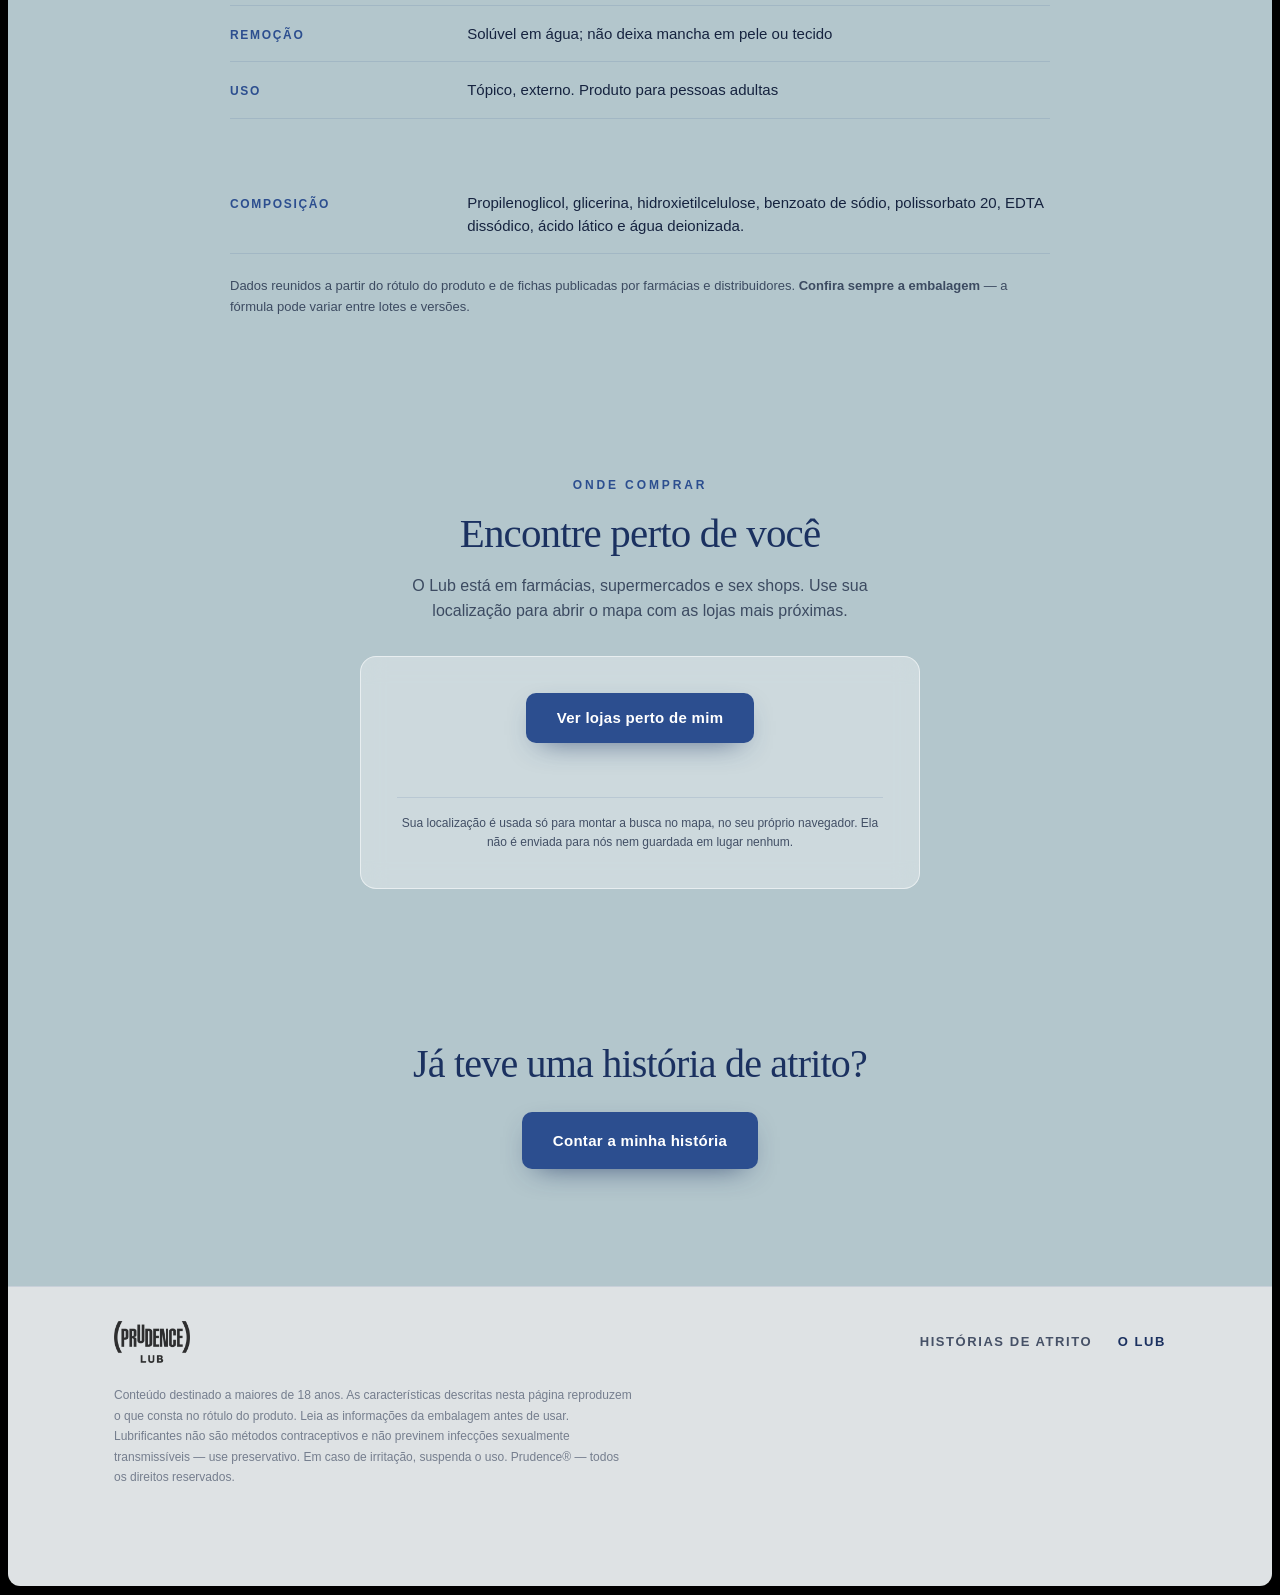
==== commit 5f29cd49: "Copy no singular e aviso do novo endereco" ====
--- a/lub.html
+++ b/lub.html
@@ -174,7 +174,7 @@
 
     <section class="lub-cta">
       <div class="wrap">
-        <p class="r">Já teve um caso de atrito?</p>
+        <p class="r">Já teve uma história de atrito?</p>
         <a class="btn btn--inline r" href="index.html#contar"><span>Contar a minha história</span></a>
       </div>
     </section>
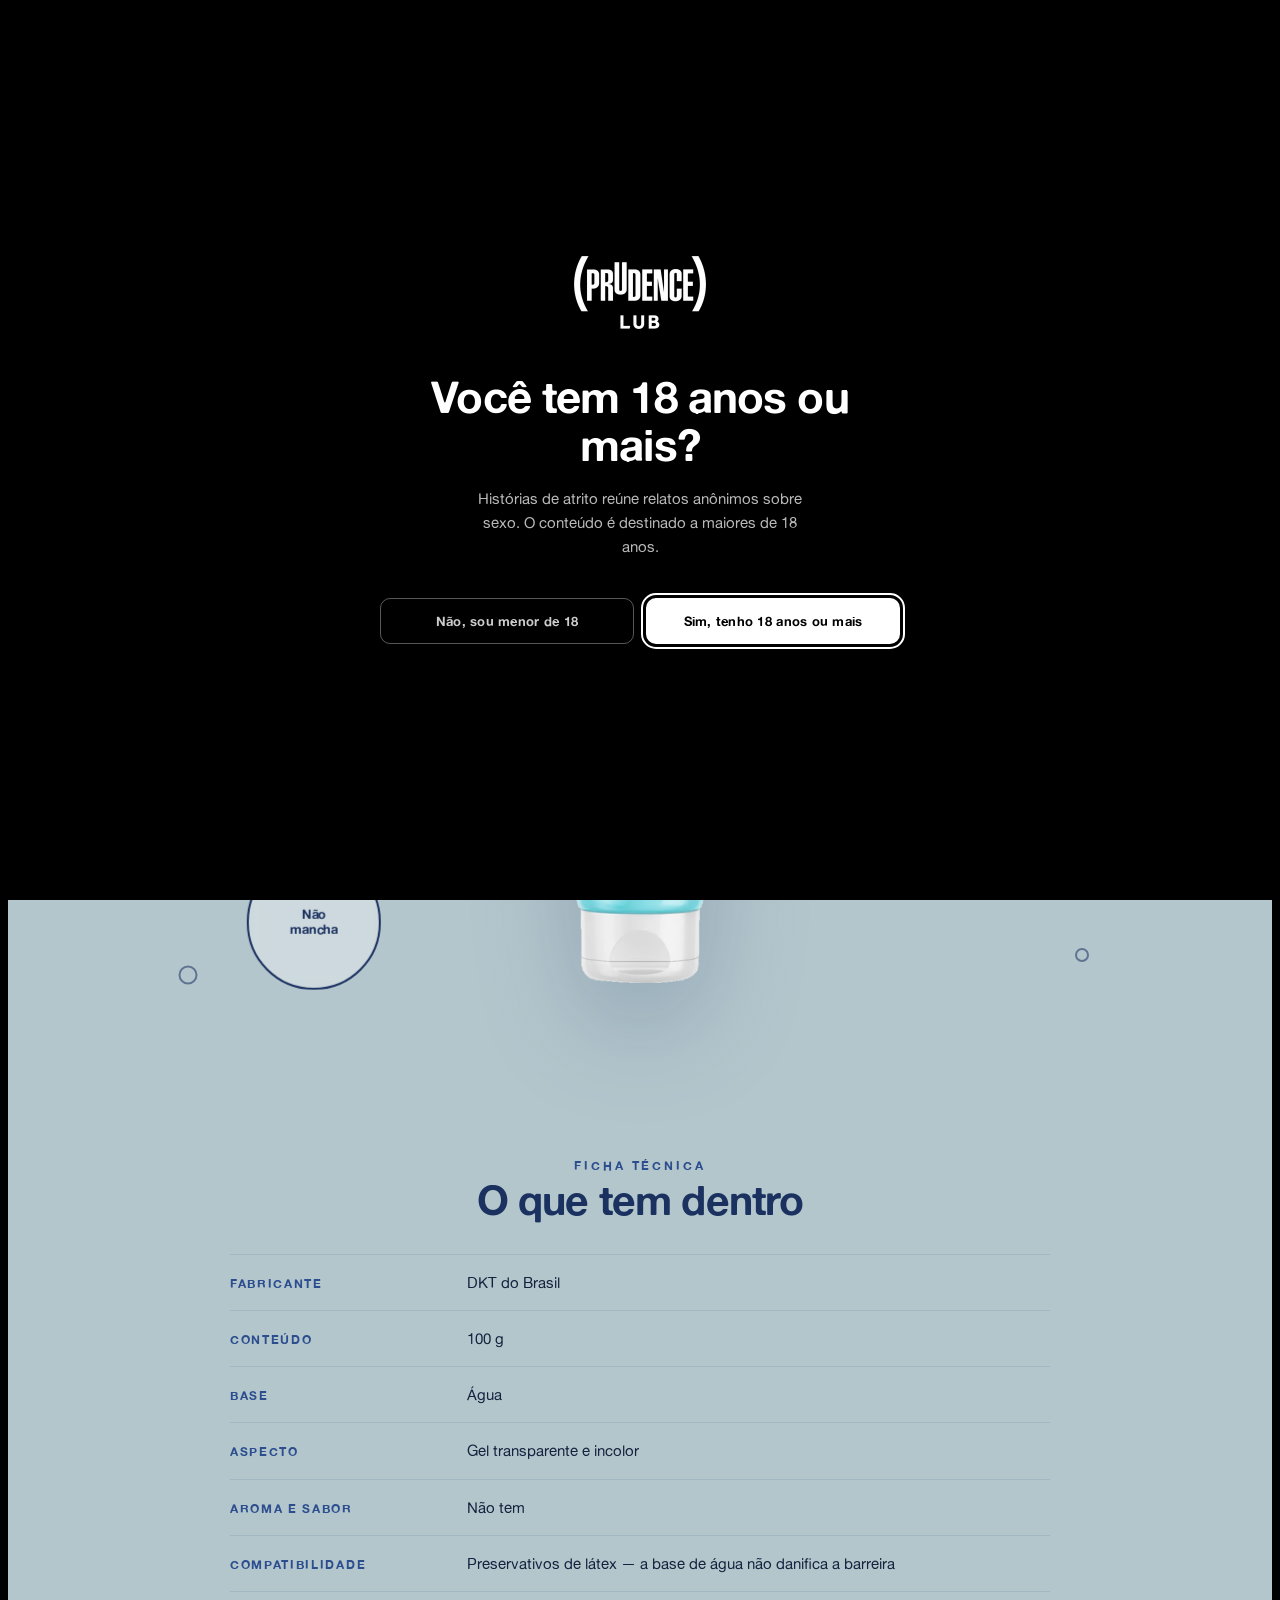
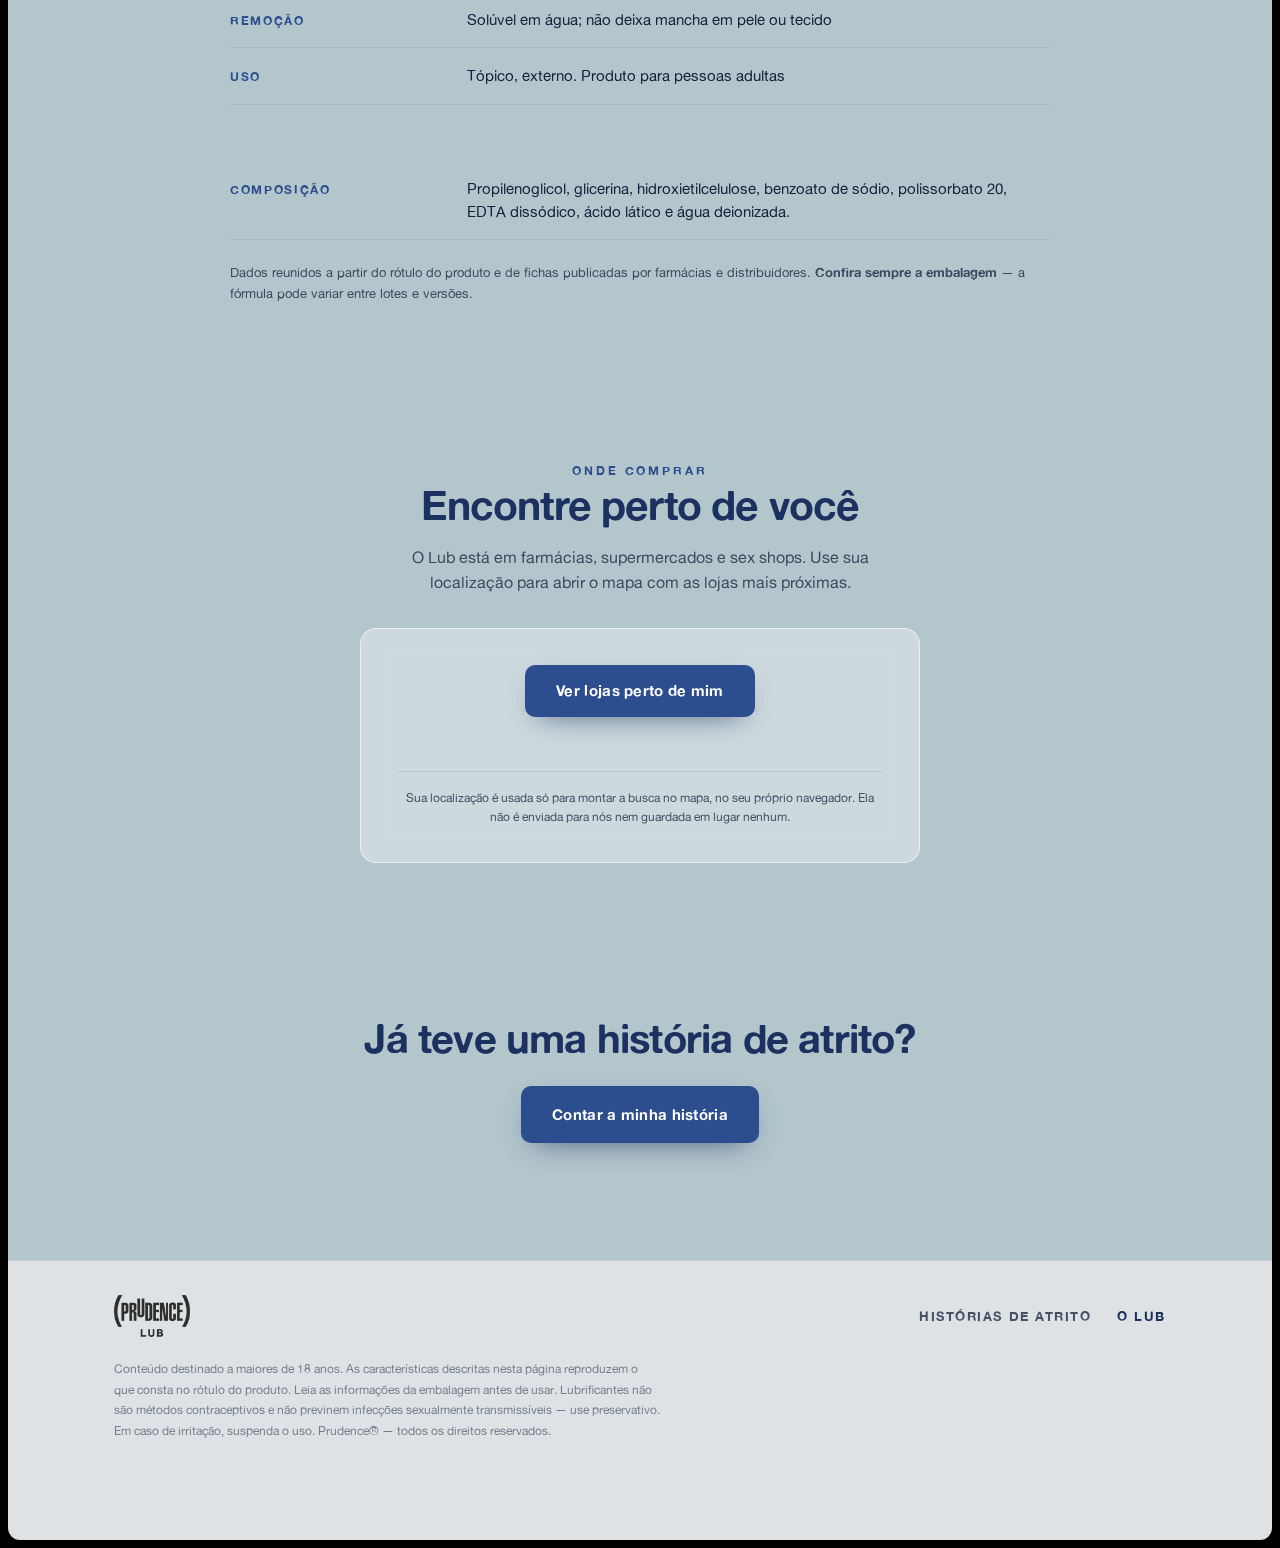
==== commit 9b7cf841: "Favicon com a marca (P)" ====
--- a/lub.html
+++ b/lub.html
@@ -10,7 +10,8 @@
 <meta property="og:title" content="O Lub — Prudence">
 <meta property="og:description" content="Lubrificante íntimo, sem aroma, não pegajoso, não mancha. 100 g.">
 <meta name="robots" content="noindex,nofollow">
-<link rel="icon" href="data:image/svg+xml,<svg xmlns='http://www.w3.org/2000/svg' viewBox='0 0 32 32'><circle cx='16' cy='16' r='13' fill='%23c3d7de' stroke='%232c4e8f' stroke-width='2'/></svg>">
+<link rel="icon" type="image/png" sizes="32x32" href="assets/favicon.png">
+<link rel="icon" type="image/png" sizes="16x16" href="assets/favicon-16.png">
 <link rel="stylesheet" href="assets/app.css">
 <script>
 /* roda antes de pintar: quem ja confirmou nao ve o portao piscar */
--- a/assets/app.css
+++ b/assets/app.css
@@ -18,9 +18,14 @@
     --line:rgba(44,78,143,.22);
     --line-soft:rgba(44,78,143,.12);
 
-    /* letra clássica */
+    /* Alte Haas Grotesk nos dois papeis: Bold nos titulos, Regular no
+       texto corrido. As fontes de sistema ficam como rede de seguranca
+       enquanto a webfont nao chega (font-display:swap). */
+    --titulo:"Alte Haas Grotesk","Helvetica Neue",Helvetica,Arial,sans-serif;
+    --sans:"Alte Haas Grotesk","Helvetica Neue",Helvetica,Arial,system-ui,sans-serif;
+    /* serifada sobrou so pros glifos B/I do editor, onde ela e icone e
+       nao titulo — num grotesco o "I" italico vira um risco reto */
     --serif:"Iowan Old Style","Palatino Linotype",Palatino,"Book Antiqua","Times New Roman",Georgia,serif;
-    --sans:"Helvetica Neue",Helvetica,Arial,system-ui,sans-serif;
 
     --maxw:1180px;
     --pad:clamp(20px,5vw,64px);
@@ -30,6 +35,29 @@
     --frame:clamp(8px,0.66vw,12px);
     --frame-r:clamp(10px,0.95vw,15px);
     --frame-c:#000;
+  }
+
+  /* ---------- webfont ----------
+     Alte Haas Grotesk (Yann Le Coroller) — freeware, redistribuivel
+     desde que o arquivo de licenca ande junto: ele esta em
+     assets/fonts/LICENCA-alte-haas-grotesk.txt e e publicado com o site.
+     Auto-hospedada de proposito: fonte em CDN quebraria a propriedade
+     de zero request externo e meteria cookie de terceiro numa pagina
+     que promete anonimato. */
+  @font-face{
+    font-family:"Alte Haas Grotesk";
+    /* caminho relativo a ESTE arquivo, nao ao html */
+    src:url("fonts/AlteHaasGroteskRegular.woff2") format("woff2");
+    font-weight:400;
+    font-style:normal;
+    font-display:swap;   /* o texto aparece na hora, na fonte de sistema, e troca quando chega */
+  }
+  @font-face{
+    font-family:"Alte Haas Grotesk";
+    src:url("fonts/AlteHaasGroteskBold.woff2") format("woff2");
+    font-weight:700;
+    font-style:normal;
+    font-display:swap;
   }
 
   *,*::before,*::after{box-sizing:border-box}
@@ -161,11 +189,59 @@
     padding-block:clamp(60px,10vh,120px);
   }
   .hero h1{margin:0;line-height:0}
+  /* caixa de referencia das gotas: elas sao posicionadas em % sobre a
+     arte, entao acompanham o tamanho dela sem conta nenhuma no JS */
+  .hero__lockup{position:relative;display:inline-block;line-height:0}
+  .hero__gotas{position:absolute;inset:0;pointer-events:none}
+
+  /* Gota: largura em %, altura pelo aspect-ratio — assim ela encolhe
+     junto com o lockup no mobile. A queda tambem e relativa (% do
+     translateY resolve contra a propria altura da gota), entao nao ha
+     medida em px pra corrigir por breakpoint. */
+  .gota{
+    position:absolute;
+    width:var(--d);aspect-ratio:1;
+    margin-left:calc(var(--d) / -2);
+    /* brilho no ombro: e o que faz ler como agua e nao como bolinha */
+    background:
+      radial-gradient(circle at 34% 26%, rgba(255,255,255,.72), transparent 46%),
+      var(--c);
+    border-radius:50% 50% 50% 50% / 62% 62% 38% 38%;
+    /* a gota e irma do <img>, entao nao pega o filtro dele: sem sombra
+       propria ela ficava com cara de colada sobre o lettering */
+    filter:drop-shadow(0 3px 5px rgba(27,49,96,.22));
+    opacity:0;
+    will-change:transform,opacity;
+    animation:pingar var(--t) linear forwards;
+  }
+  /* incha na ponta, estica, solta e acelera na queda */
+  @keyframes pingar{
+    0%   {transform:translateY(-8%)  scale(.22,.16); opacity:0}
+    10%  {transform:translateY(-4%)  scale(.62,.5);  opacity:.7}
+    26%  {transform:translateY(0)    scale(1,1);     opacity:.92}
+    38%  {transform:translateY(6%)   scale(.9,1.32); opacity:.92}
+    48%  {transform:translateY(70%)  scale(.78,1.5); opacity:.9}
+    62%  {transform:translateY(220%) scale(.72,1.38);opacity:.82}
+    78%  {transform:translateY(470%) scale(.68,1.24);opacity:.9}
+    92%  {transform:translateY(calc(var(--queda) * .82)) scale(.64,1.16);opacity:.55}
+    100% {transform:translateY(var(--queda)) scale(.6,1.1); opacity:0}
+  }
+  @media (prefers-reduced-motion:reduce){.gota{display:none}}
   .hero__art{
     display:block;
     width:min(64vw, 650px);
     height:auto;
     margin-inline:auto;
+    /* drop-shadow, nao box-shadow: o arquivo tem alpha, entao a sombra
+       segue a silhueta das letras em vez do retangulo da imagem.
+       Mesmo navy da sombra do tubo do Lub. */
+    filter:drop-shadow(0 18px 26px rgba(27,49,96,.34));
+  }
+  /* marca no lugar do lettering: inclinada 5deg, e a sombra recua —
+     no preto chapado da marca a sombra navy do lettering emborrava */
+  .hero__art--marca{
+    transform:rotate(-5deg);
+    filter:drop-shadow(0 14px 22px rgba(27,49,96,.20));
   }
   /* Fora do fluxo, ancorada no pe do hero: no fluxo ela somava altura
      abaixo da arte e empurrava o lockup pra cima do centro. Assim o h1
@@ -193,7 +269,7 @@
   }
   .about__head{text-align:center;margin-bottom:clamp(24px,4vh,40px)}
   .about__head h2{
-    font-family:var(--serif);font-weight:400;
+    font-family:var(--titulo);font-weight:700;
     font-size:clamp(32px,5vw,64px);line-height:1.06;letter-spacing:-.02em;margin-top:14px;
   }
   .about__head p{margin:18px auto 0;max-width:44ch;color:var(--muted);font-size:clamp(15px,1.2vw,17px)}
@@ -272,13 +348,22 @@
 
   .col__head{margin-bottom:clamp(26px,3.5vh,38px);text-align:center}
   .col__head p{margin-inline:auto}
+  /* Pergunta principal do formulario. O seletor precisa carregar o
+     `.col__head h2` junto: so `.pergunta` perde em especificidade pra
+     regra que fixa a serifada logo abaixo. */
+  .col__head h2.pergunta{
+    letter-spacing:-.01em;
+  }
+
   .col__head h2{
-    font-family:var(--serif);
-    font-weight:400;
+    font-family:var(--titulo);
+    font-weight:700;
     font-size:clamp(28px,3.2vw,42px);
     line-height:1.08;
     letter-spacing:-.02em;
-    margin-top:14px;
+    /* era 14px pra afastar da eyebrow; as duas colunas perderam a
+       delas, entao o recuo virava espaco solto */
+    margin-top:0;
     text-wrap:balance;
   }
   .col__head p{
@@ -501,7 +586,7 @@
   .done{display:none;text-align:center;padding:clamp(20px,5vw,50px) 0}
   .done.is-on{display:block}
   .done h3{
-    font-family:var(--serif);font-weight:400;
+    font-family:var(--titulo);font-weight:700;
     font-size:clamp(26px,3.6vw,40px);line-height:1.1;letter-spacing:-.02em;
   }
   .done p{margin-top:16px;color:var(--muted)}
@@ -513,7 +598,6 @@
   .done .mark svg{width:26px;height:26px}
 
   /* ---------- feed ---------- */
-  .feed__count{margin-top:14px;font-size:14px;color:var(--muted)}
 
   /* masonry por multi-coluna: cards de alturas diferentes se encaixam
      sem buraco, que e o efeito do grid de depoimentos da referencia */
@@ -647,7 +731,7 @@
     text-align:center;
   }
   .lub-cta p{
-    font-family:var(--serif);font-weight:400;
+    font-family:var(--titulo);font-weight:700;
     font-size:clamp(24px,3.2vw,40px);line-height:1.1;letter-spacing:-.02em;
     color:var(--navy-deep);margin-bottom:26px;
   }
@@ -727,7 +811,7 @@
     margin-bottom:clamp(28px,5vh,44px);
   }
   .gate__title{
-    font-family:var(--serif);font-weight:400;
+    font-family:var(--titulo);font-weight:700;
     font-size:clamp(28px,4.6vw,44px);line-height:1.1;letter-spacing:-.02em;
     color:#fff;margin:0;
   }
@@ -985,7 +1069,7 @@
     margin:0 0 8px;
   }
   .trilha__title{
-    font-family:var(--serif);font-weight:400;
+    font-family:var(--titulo);font-weight:700;
     font-size:clamp(26px,3.6vw,42px);line-height:1.05;letter-spacing:-.02em;
     color:#fff;margin:0;
   }
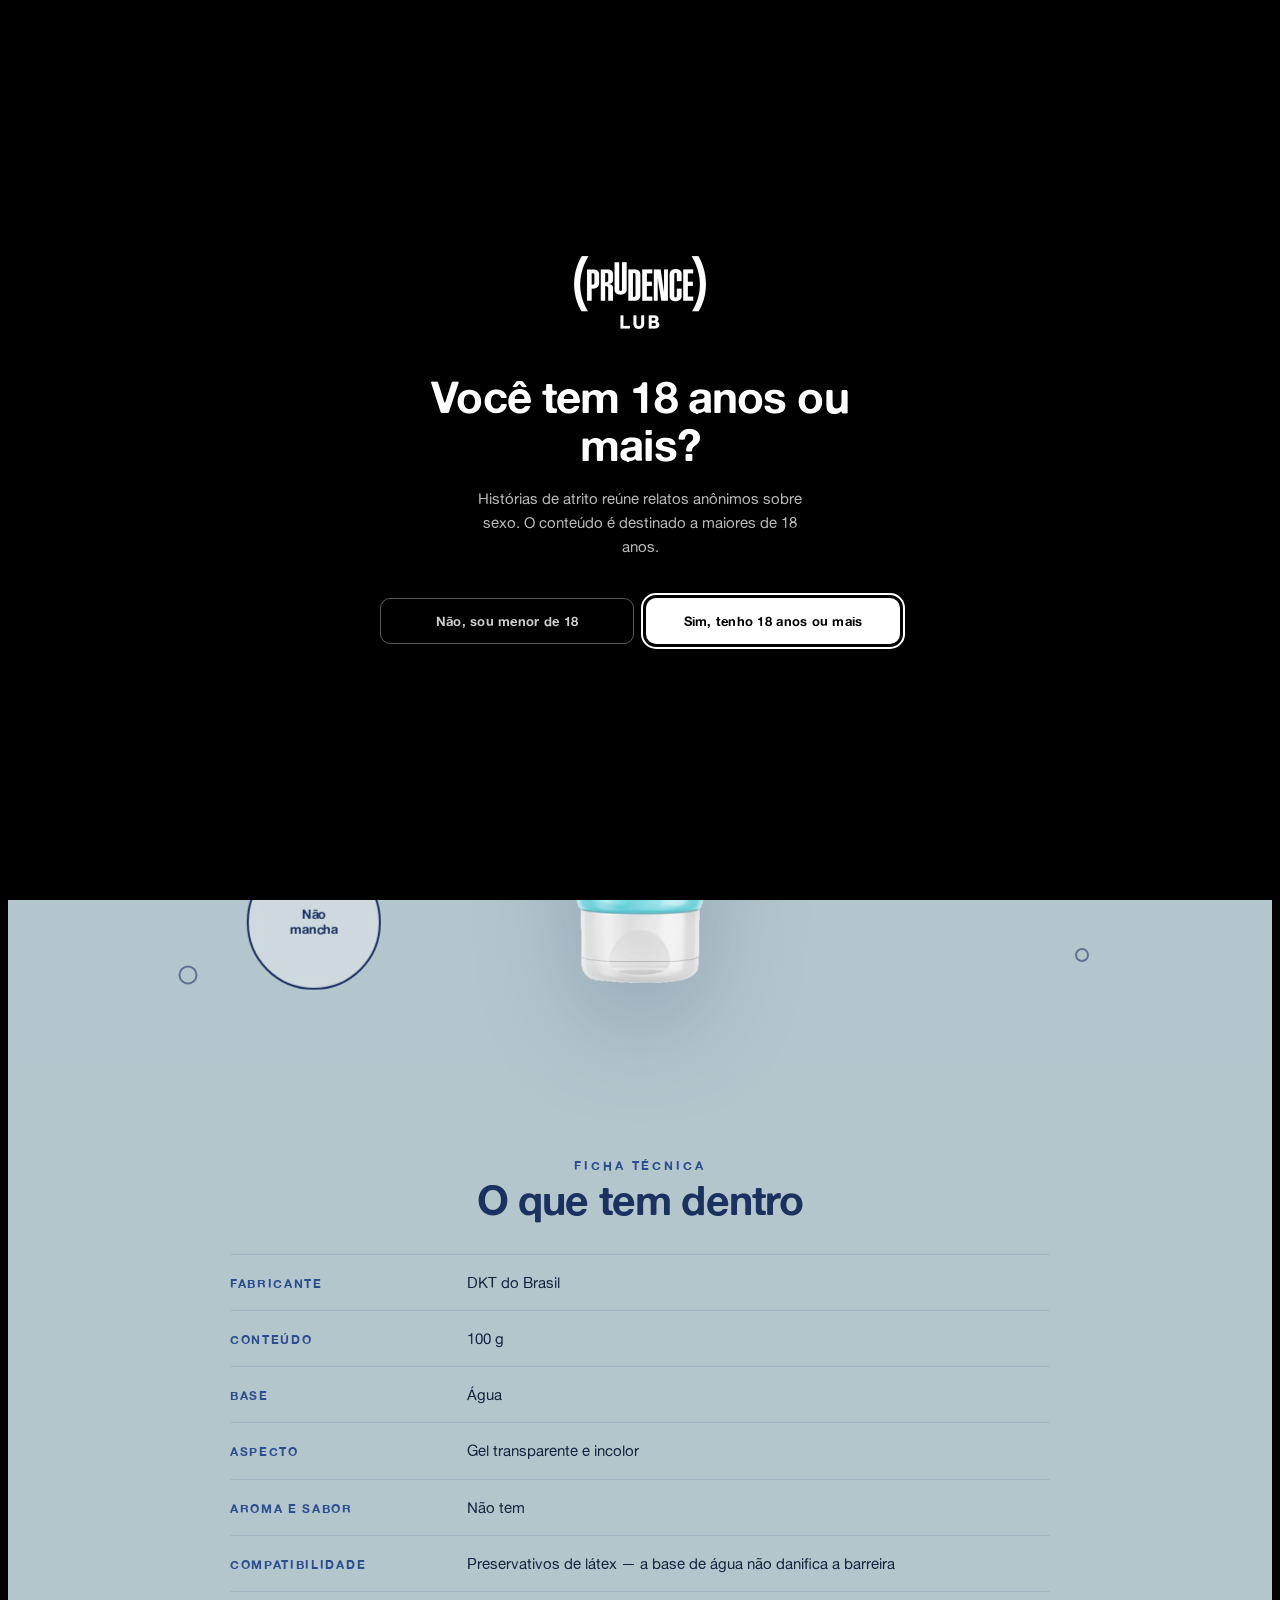
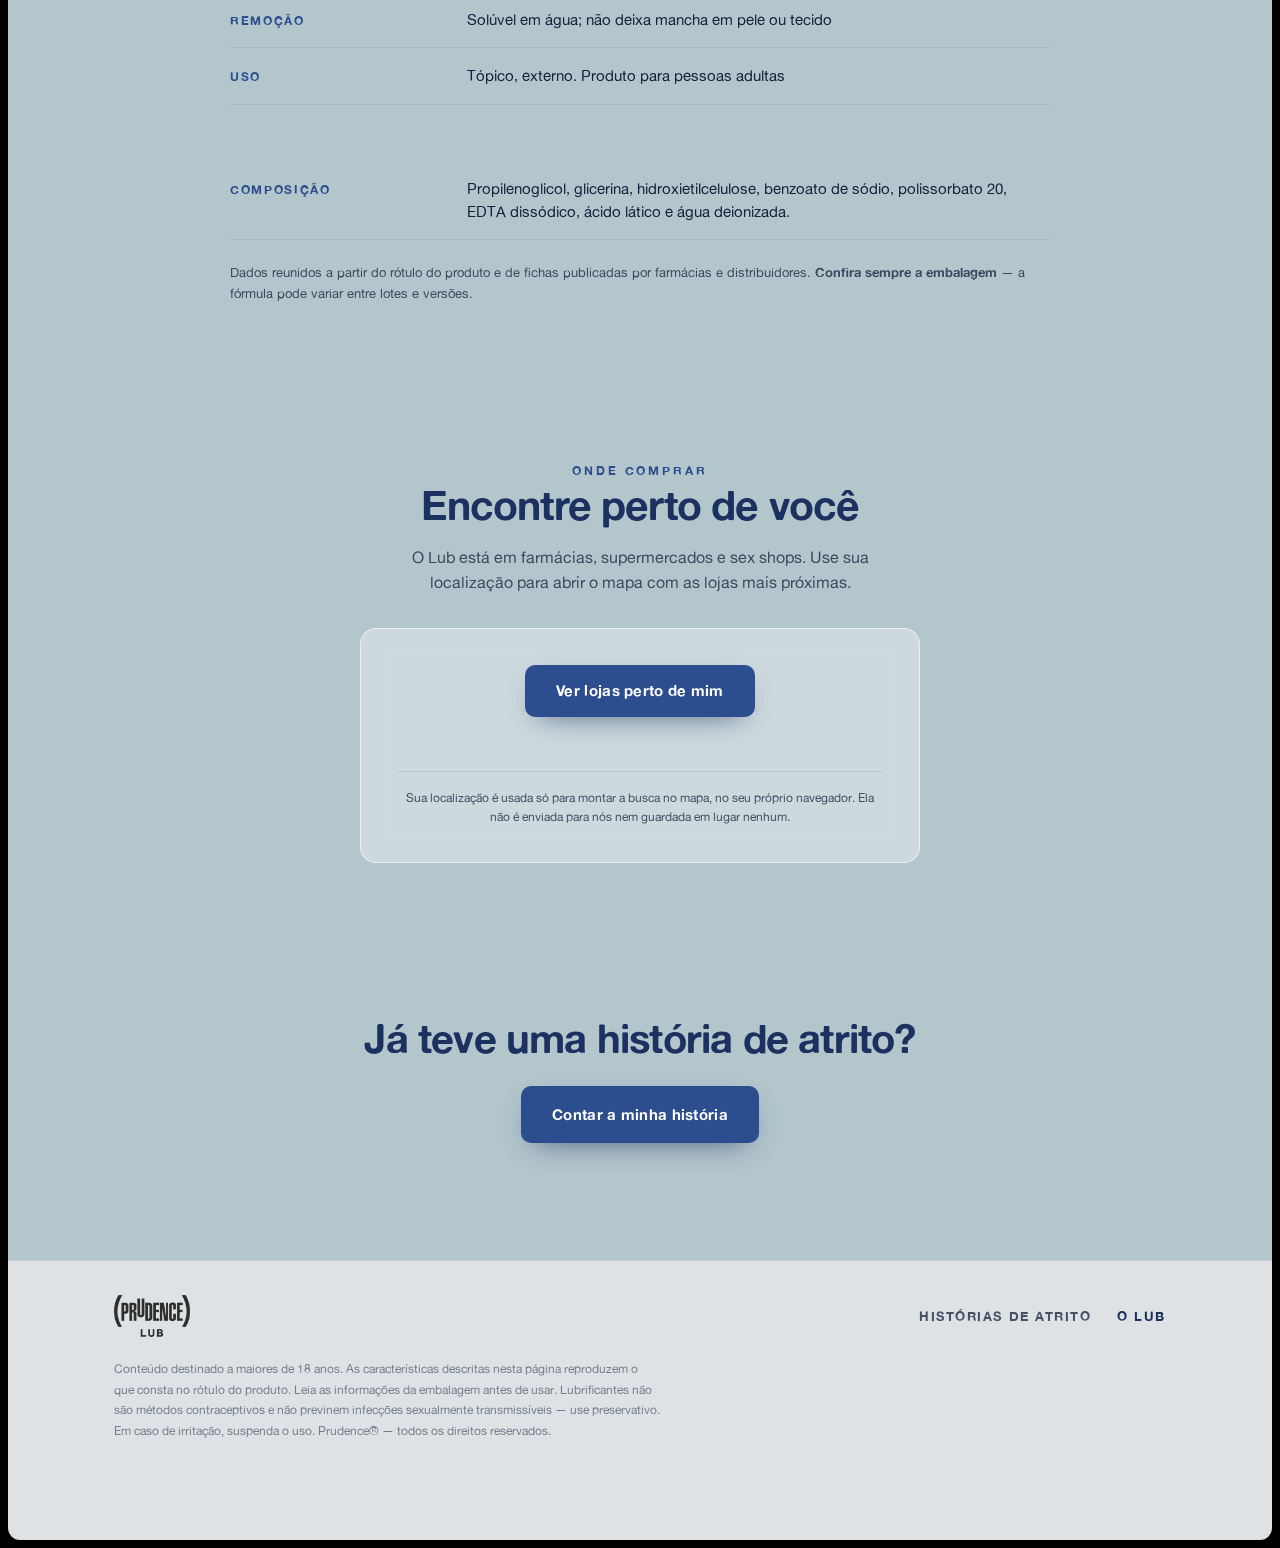
==== commit 9804d815: "Menu fica so com a marca" ====
--- a/lub.html
+++ b/lub.html
@@ -71,11 +71,17 @@
 
   <header class="nav" id="nav">
     <nav class="nav__pill" aria-label="Principal">
-      <a class="nav__link" href="index.html">Histórias de atrito</a>
+    <!-- Links do menu guardados, nao apagados. Pra voltar, descomente
+         as duas linhas: o pill volta a distribuir link / marca / link
+         sozinho, porque o espacamento vem do `gap`, nao de medida fixa.
+         O `aria-current` marca a pagina em que se esta.
+
+         <a class="nav__link" href="index.html">Histórias de atrito</a>
+         <a class="nav__link" href="lub.html" aria-current="page">O Lub</a>
+    -->
       <a class="brand" href="index.html" aria-label="Prudence Lub — início">
         <span class="brand__mark" role="img" aria-label="Prudence Lub"></span>
       </a>
-      <a class="nav__link" href="lub.html" aria-current="page">O Lub</a>
     </nav>
   </header>
 
